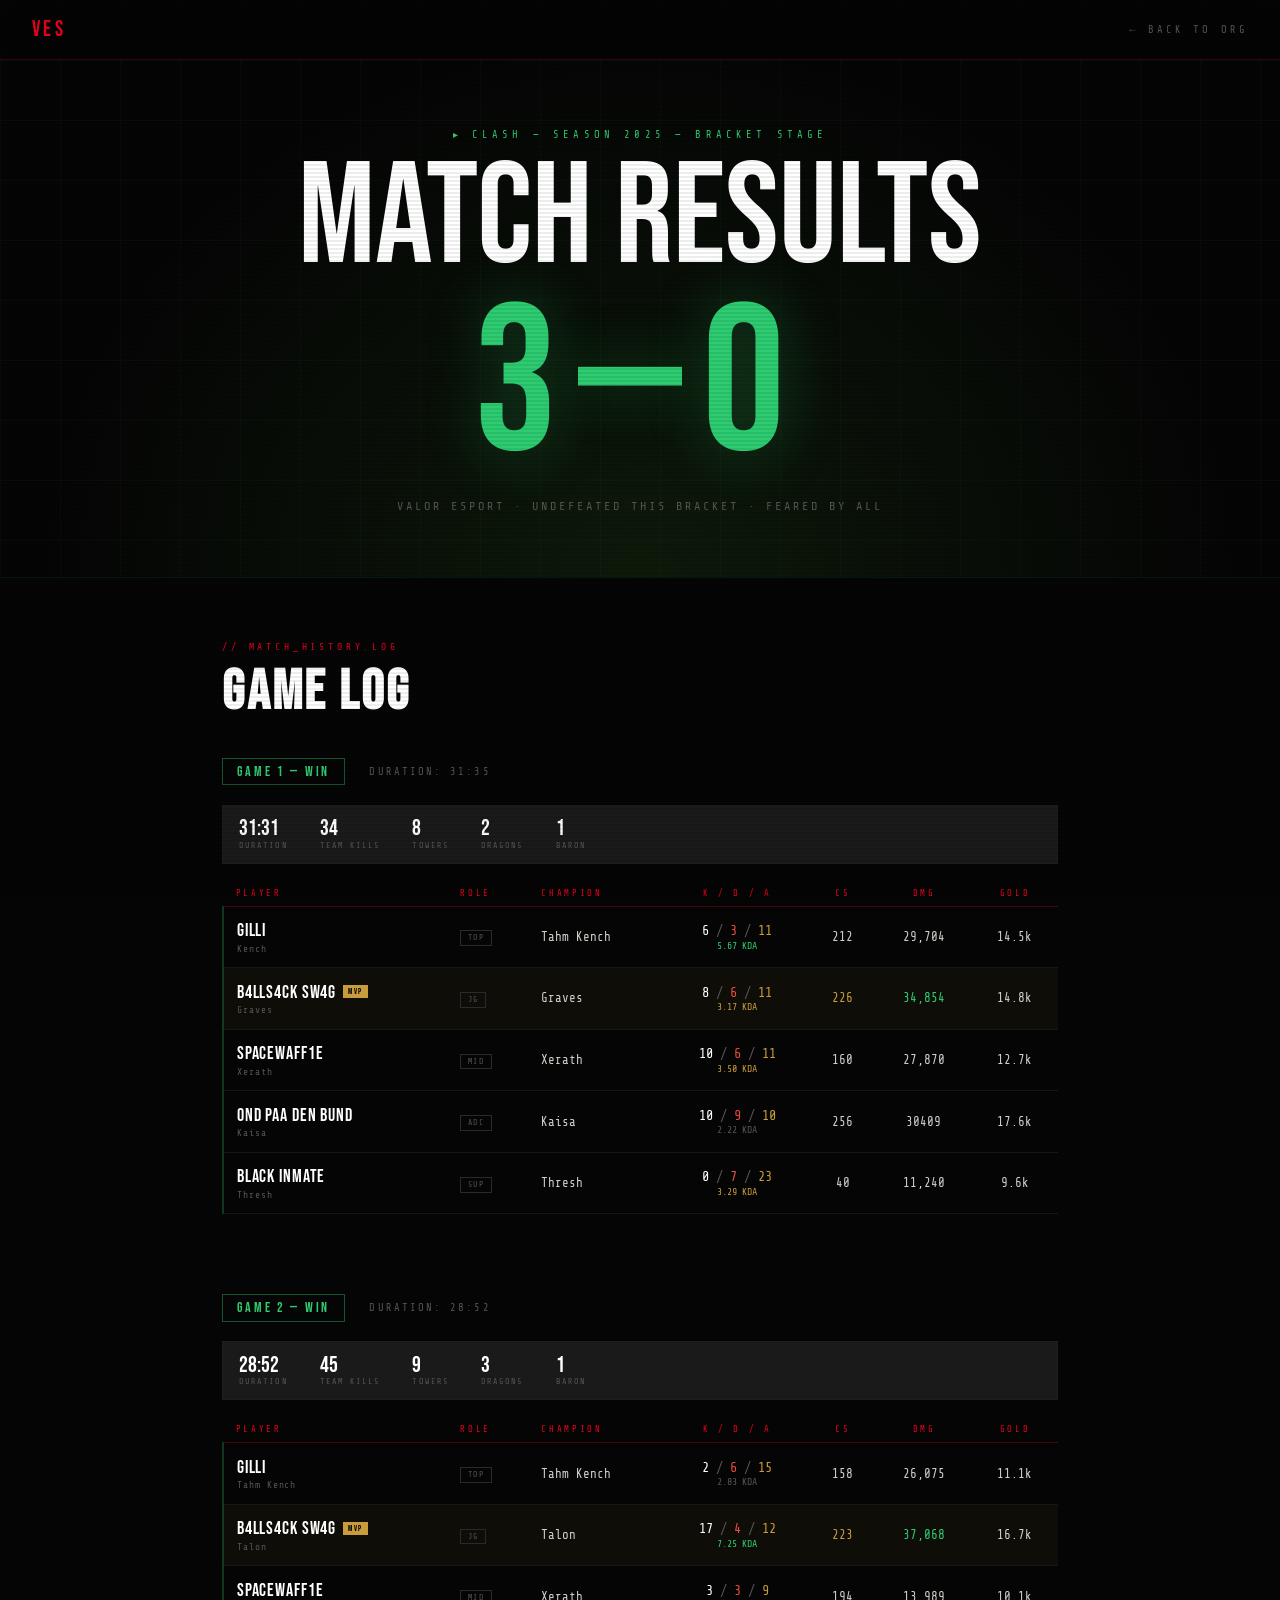
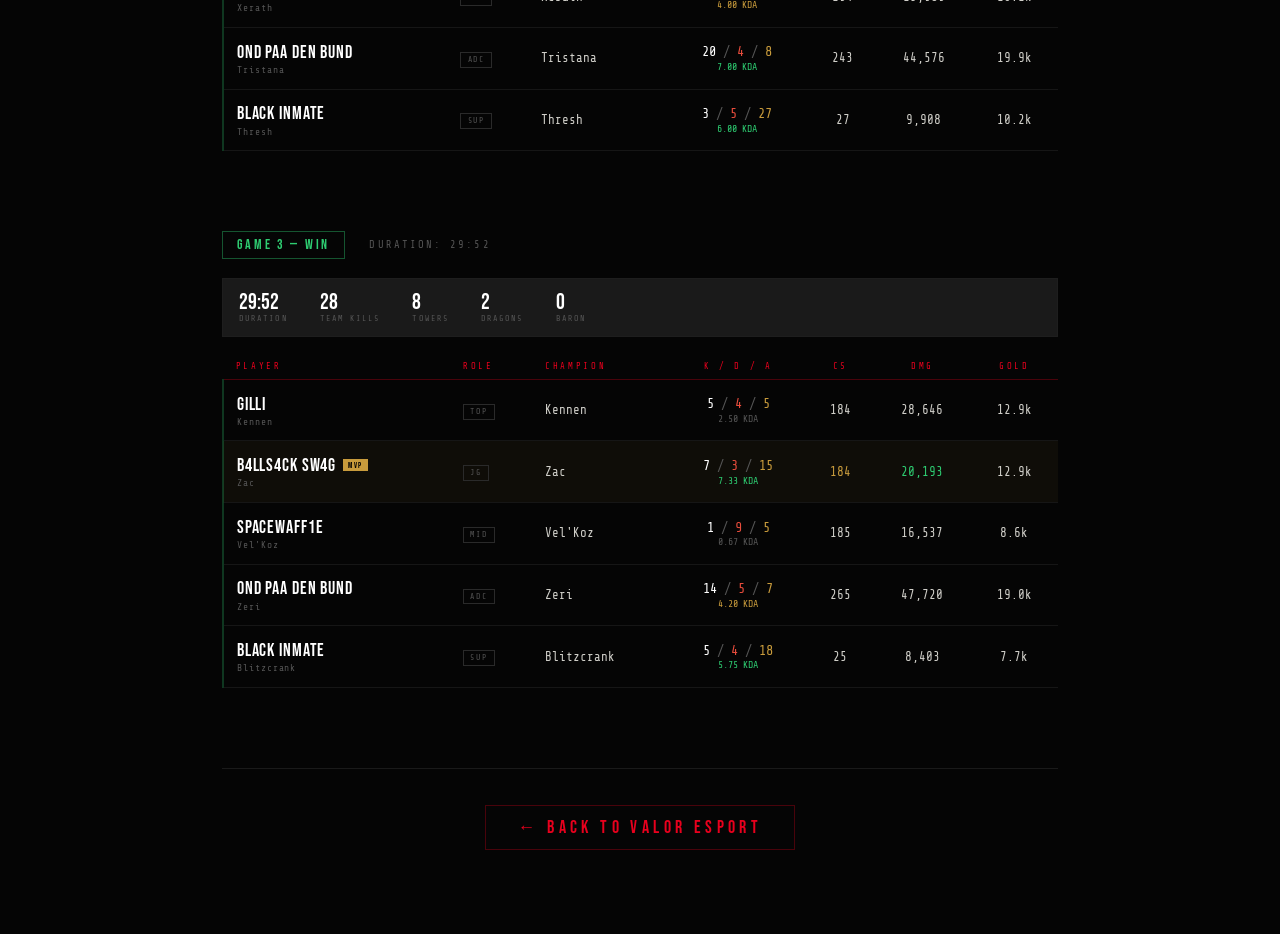
==== clash1.html @ 3216af7a "fix game 1" ====
<!DOCTYPE html>
<html lang="en">
<head>
  <meta charset="UTF-8" />
  <meta name="viewport" content="width=device-width, initial-scale=1.0" />
  <title>VES — MATCH RESULTS</title>
  <link href="https://fonts.googleapis.com/css2?family=Bebas+Neue&family=Share+Tech+Mono&display=swap" rel="stylesheet" />
  <style>
    :root {
      --red: #e8001d;
      --gold: #c89b3c;
      --darker: #050505;
      --grey: #1a1a1a;
      --text: #d0cfc9;
      --dim: #555;
      --win-bright: #2ecc71;
      --loss-bright: #e74c3c;
    }

    * { margin: 0; padding: 0; box-sizing: border-box; }
    html { scroll-behavior: smooth; }

    body {
      background: var(--darker);
      color: var(--text);
      font-family: 'Share Tech Mono', monospace;
      overflow-x: hidden;
      cursor: crosshair;
    }

    body::after {
      content: '';
      position: fixed;
      inset: 0;
      background: repeating-linear-gradient(0deg, transparent, transparent 2px, rgba(0,0,0,0.07) 2px, rgba(0,0,0,0.07) 4px);
      pointer-events: none;
      z-index: 9999;
    }

    nav {
      position: fixed;
      top: 0; left: 0; right: 0;
      z-index: 100;
      display: flex;
      justify-content: space-between;
      align-items: center;
      padding: 1rem 2rem;
      background: rgba(5,5,5,0.9);
      backdrop-filter: blur(10px);
      border-bottom: 1px solid rgba(232,0,29,0.2);
    }

    .nav-brand {
      font-family: 'Bebas Neue', sans-serif;
      font-size: 1.4rem;
      letter-spacing: 0.15em;
      color: var(--red);
      text-decoration: none;
    }

    .nav-back {
      font-size: 0.65rem;
      letter-spacing: 0.3em;
      text-transform: uppercase;
      color: var(--dim);
      text-decoration: none;
      transition: color 0.2s;
    }
    .nav-back:hover { color: var(--red); }

    .results-hero {
      padding: 8rem 2rem 4rem;
      text-align: center;
      background: radial-gradient(ellipse at 50% 100%, #0d1a0a 0%, #050505 65%);
      border-bottom: 1px solid rgba(46,204,113,0.1);
      position: relative;
      overflow: hidden;
    }

    .results-hero::before {
      content: '';
      position: absolute;
      inset: 0;
      background-image:
        linear-gradient(rgba(46,204,113,0.04) 1px, transparent 1px),
        linear-gradient(90deg, rgba(46,204,113,0.04) 1px, transparent 1px);
      background-size: 60px 60px;
    }

    .hero-event {
      font-size: 0.65rem;
      letter-spacing: 0.4em;
      color: var(--win-bright);
      margin-bottom: 0.8rem;
      position: relative;
    }

    .hero-title {
      font-family: 'Bebas Neue', sans-serif;
      font-size: clamp(4rem, 12vw, 9rem);
      line-height: 0.9;
      color: #fff;
      position: relative;
    }

    .hero-score {
      font-family: 'Bebas Neue', sans-serif;
      font-size: clamp(5rem, 18vw, 13rem);
      line-height: 1;
      color: var(--win-bright);
      text-shadow: 0 0 60px rgba(46,204,113,0.3);
      letter-spacing: 0.1em;
      position: relative;
    }

    .hero-sub {
      font-size: 0.75rem;
      letter-spacing: 0.25em;
      color: var(--dim);
      margin-top: 0.5rem;
      position: relative;
    }

    .page {
      max-width: 900px;
      margin: 0 auto;
      padding: 4rem 2rem 6rem;
    }

    .section-label {
      font-size: 0.6rem;
      letter-spacing: 0.4em;
      color: var(--red);
      text-transform: uppercase;
      margin-bottom: 0.4rem;
    }

    .section-title {
      font-family: 'Bebas Neue', sans-serif;
      font-size: clamp(2rem, 5vw, 3.5rem);
      color: #fff;
      letter-spacing: 0.05em;
      margin-bottom: 2rem;
    }

    .game-block { margin-bottom: 5rem; }

    .game-header {
      display: flex;
      align-items: center;
      gap: 1.5rem;
      margin-bottom: 1.2rem;
      flex-wrap: wrap;
    }

    .game-badge {
      font-family: 'Bebas Neue', sans-serif;
      font-size: 0.85rem;
      letter-spacing: 0.2em;
      padding: 0.3rem 0.9rem;
      border: 1px solid rgba(46,204,113,0.4);
      color: var(--win-bright);
    }

    .game-meta {
      font-size: 0.65rem;
      letter-spacing: 0.2em;
      color: var(--dim);
    }

    .summary-bar {
      display: flex;
      gap: 2rem;
      flex-wrap: wrap;
      margin-bottom: 1rem;
      padding: 0.8rem 1rem;
      border: 1px solid #1e1e1e;
      background: var(--grey);
    }

    .sbar-item { display: flex; flex-direction: column; }
    .sbar-val { font-family: 'Bebas Neue', sans-serif; font-size: 1.4rem; color: #fff; line-height: 1; }
    .sbar-key { font-size: 0.52rem; letter-spacing: 0.25em; color: var(--dim); text-transform: uppercase; }

    .scoreboard { width: 100%; border-collapse: collapse; font-size: 0.78rem; }

    .scoreboard thead tr { border-bottom: 1px solid rgba(232,0,29,0.3); }

    .scoreboard th {
      font-size: 0.55rem;
      letter-spacing: 0.3em;
      color: var(--red);
      text-transform: uppercase;
      padding: 0.5rem 0.8rem;
      text-align: left;
      font-weight: normal;
      white-space: nowrap;
    }

    .scoreboard th.center, .scoreboard td.center { text-align: center; }

    .scoreboard td {
      padding: 0.85rem 0.8rem;
      border-bottom: 1px solid #161616;
      vertical-align: middle;
    }

    .scoreboard tbody tr:hover td { background: #141414; }

    .player-cell { display: flex; flex-direction: column; gap: 0.15rem; }
    .player-ign { font-family: 'Bebas Neue', sans-serif; font-size: 1.1rem; letter-spacing: 0.05em; color: #fff; }
    .player-champ { font-size: 0.6rem; color: var(--dim); letter-spacing: 0.1em; }

    .role-tag {
      font-size: 0.5rem;
      letter-spacing: 0.2em;
      color: var(--dim);
      border: 1px solid #2a2a2a;
      padding: 0.15rem 0.4rem;
      text-transform: uppercase;
    }

    /* KDA — filled by JS */
    .kda-display { display: flex; flex-direction: column; align-items: center; gap: 0.1rem; }
    .kda-nums { font-size: 0.85rem; }
    .kda-nums .k { color: #fff; }
    .kda-nums .sep { color: var(--dim); }
    .kda-nums .d { color: var(--loss-bright); }
    .kda-nums .a { color: var(--gold); }
    .kda-ratio { font-size: 0.62rem; color: var(--dim); }
    .kda-ratio.perfect { color: var(--win-bright); }
    .kda-ratio.great   { color: var(--gold); }

    .stat-val { color: var(--text); }
    .stat-val.highlight { color: var(--gold); }
    .stat-val.mvp-val   { color: var(--win-bright); }

    .mvp-row td { background: rgba(200,155,60,0.05) !important; }
    .mvp-badge {
      font-size: 0.48rem;
      letter-spacing: 0.2em;
      background: var(--gold);
      color: #000;
      padding: 0.12rem 0.35rem;
      vertical-align: middle;
      margin-left: 0.4rem;
    }

    .row-win { border-left: 2px solid rgba(46,204,113,0.25); }

    .back-cta { text-align: center; margin-top: 4rem; padding-top: 3rem; border-top: 1px solid #1a1a1a; }
    .back-link {
      font-family: 'Bebas Neue', sans-serif;
      font-size: 1.1rem;
      letter-spacing: 0.25em;
      color: var(--red);
      text-decoration: none;
      border: 1px solid rgba(232,0,29,0.3);
      padding: 0.7rem 2rem;
      transition: background 0.2s, color 0.2s;
    }
    .back-link:hover { background: var(--red); color: #fff; }

    @media (max-width: 600px) {
      .scoreboard th, .scoreboard td { padding: 0.5rem 0.4rem; }
      .hide-mobile { display: none; }
    }
  </style>
</head>
<body>

<nav>
  <a href="index.html" class="nav-brand">VES</a>
  <a href="index.html" class="nav-back">← Back to org</a>
</nav>

<div class="results-hero">
  <p class="hero-event">▸ CLASH — SEASON 2025 — BRACKET STAGE</p>
  <div class="hero-title">MATCH RESULTS</div>
  <div class="hero-score">3—0</div>
  <p class="hero-sub">VALOR ESPORT · UNDEFEATED THIS BRACKET · FEARED BY ALL</p>
</div>

<div class="page">
  <p class="section-label">// match_history.log</p>
  <h2 class="section-title">GAME LOG</h2>

  <!-- ══ GAME 1 ══ set data-k / data-d / data-a — KDA auto-calculates -->
  <div class="game-block">
    <div class="game-header">
      <span class="game-badge">GAME 1 — WIN</span>
      <div class="game-meta">DURATION: 31:35</div>
    </div>
    <div class="summary-bar">
      <div class="sbar-item"><span class="sbar-val">31:31</span><span class="sbar-key">Duration</span></div>
      <div class="sbar-item"><span class="sbar-val">34</span><span class="sbar-key">Team kills</span></div>
      <div class="sbar-item"><span class="sbar-val">8</span><span class="sbar-key">Towers</span></div>
      <div class="sbar-item"><span class="sbar-val">2</span><span class="sbar-key">Dragons</span></div>
      <div class="sbar-item"><span class="sbar-val">1</span><span class="sbar-key">Baron</span></div>
    </div>
    <table class="scoreboard">
      <thead><tr>
        <th>Player</th>
        <th class="hide-mobile">Role</th>
        <th>Champion</th>
        <th class="center">K / D / A</th>
        <th class="center hide-mobile">CS</th>
        <th class="center hide-mobile">Dmg</th>
        <th class="center hide-mobile">Gold</th>
      </tr></thead>
      <tbody>
        <tr class="row-win" data-k="6" data-d="3" data-a="11">
          <td><div class="player-cell"><span class="player-ign">Gilli</span><span class="player-champ">Kench</span></div></td>
          <td class="hide-mobile"><span class="role-tag">Top</span></td>
          <td class="stat-val">Tahm Kench</td>
          <td class="center kda-cell"></td>
          <td class="center hide-mobile"><span class="stat-val">212</span></td>
          <td class="center hide-mobile"><span class="stat-val">29,704</span></td>
          <td class="center hide-mobile"><span class="stat-val">14.5k</span></td>
        </tr>
        <tr class="row-win mvp-row" data-k="8" data-d="6" data-a="11">
          <td><div class="player-cell"><span class="player-ign">B4LLS4CK SW4G<span class="mvp-badge">MVP</span></span><span class="player-champ">Graves</span></div></td>
          <td class="hide-mobile"><span class="role-tag">JG</span></td>
          <td class="stat-val">Graves</td>
          <td class="center kda-cell"></td>
          <td class="center hide-mobile"><span class="stat-val highlight">226</span></td>
          <td class="center hide-mobile"><span class="stat-val mvp-val">34,854</span></td>
          <td class="center hide-mobile"><span class="stat-val">14.8k</span></td>
        </tr>
        <tr class="row-win" data-k="10" data-d="6" data-a="11">
          <td><div class="player-cell"><span class="player-ign">Spacewaff1e</span><span class="player-champ">Xerath</span></div></td>
          <td class="hide-mobile"><span class="role-tag">Mid</span></td>
          <td class="stat-val">Xerath</td>
          <td class="center kda-cell"></td>
          <td class="center hide-mobile"><span class="stat-val">160</span></td>
          <td class="center hide-mobile"><span class="stat-val">27,870</span></td>
          <td class="center hide-mobile"><span class="stat-val">12.7k</span></td>
        </tr>
        <tr class="row-win" data-k="10" data-d="9" data-a="10">
          <td><div class="player-cell"><span class="player-ign">ond paa den bund</span><span class="player-champ">Kaisa</span></div></td>
          <td class="hide-mobile"><span class="role-tag">ADC</span></td>
          <td class="stat-val">Kaisa</td>
          <td class="center kda-cell"></td>
          <td class="center hide-mobile"><span class="stat-val">256</span></td>
          <td class="center hide-mobile"><span class="stat-val">30409</span></td>
          <td class="center hide-mobile"><span class="stat-val">17.6k</span></td>
        </tr>
        <tr class="row-win" data-k="0" data-d="7" data-a="23">
          <td><div class="player-cell"><span class="player-ign">Black Inmate</span><span class="player-champ">Thresh</span></div></td>
          <td class="hide-mobile"><span class="role-tag">Sup</span></td>
          <td class="stat-val">Thresh</td>
          <td class="center kda-cell"></td>
          <td class="center hide-mobile"><span class="stat-val">40</span></td>
          <td class="center hide-mobile"><span class="stat-val">11,240</span></td>
          <td class="center hide-mobile"><span class="stat-val">9.6k</span></td>
        </tr>
      </tbody>
    </table>
  </div>

  <!-- ══ GAME 2 ══ -->
  <div class="game-block">
    <div class="game-header">
      <span class="game-badge">GAME 2 — WIN</span>
      <div class="game-meta">DURATION: 28:52</div>
    </div>
    <div class="summary-bar">
      <div class="sbar-item"><span class="sbar-val">28:52</span><span class="sbar-key">Duration</span></div>
      <div class="sbar-item"><span class="sbar-val">45</span><span class="sbar-key">Team kills</span></div>
      <div class="sbar-item"><span class="sbar-val">9</span><span class="sbar-key">Towers</span></div>
      <div class="sbar-item"><span class="sbar-val">3</span><span class="sbar-key">Dragons</span></div>
      <div class="sbar-item"><span class="sbar-val">1</span><span class="sbar-key">Baron</span></div>
    </div>
    <table class="scoreboard">
      <thead><tr>
        <th>Player</th>
        <th class="hide-mobile">Role</th>
        <th>Champion</th>
        <th class="center">K / D / A</th>
        <th class="center hide-mobile">CS</th>
        <th class="center hide-mobile">Dmg</th>
        <th class="center hide-mobile">Gold</th>
      </tr></thead>
      <tbody>
        <tr class="row-win" data-k="2" data-d="6" data-a="15">
          <td><div class="player-cell"><span class="player-ign">Gilli</span><span class="player-champ">Tahm Kench</span></div></td>
          <td class="hide-mobile"><span class="role-tag">Top</span></td>
          <td class="stat-val">Tahm Kench</td>
          <td class="center kda-cell"></td>
          <td class="center hide-mobile"><span class="stat-val">158</span></td>
          <td class="center hide-mobile"><span class="stat-val">26,075</span></td>
          <td class="center hide-mobile"><span class="stat-val">11.1k</span></td>
        </tr>
        <tr class="row-win mvp-row" data-k="17" data-d="4" data-a="12">
          <td><div class="player-cell"><span class="player-ign">B4LLS4CK SW4G<span class="mvp-badge">MVP</span></span><span class="player-champ">Talon</span></div></td>
          <td class="hide-mobile"><span class="role-tag">JG</span></td>
          <td class="stat-val">Talon</td>
          <td class="center kda-cell"></td>
          <td class="center hide-mobile"><span class="stat-val highlight">223</span></td>
          <td class="center hide-mobile"><span class="stat-val mvp-val">37,068</span></td>
          <td class="center hide-mobile"><span class="stat-val">16.7k</span></td>
        </tr>
        <tr class="row-win" data-k="3" data-d="3" data-a="9">
          <td><div class="player-cell"><span class="player-ign">Spacewaff1e</span><span class="player-champ">Xerath</span></div></td>
          <td class="hide-mobile"><span class="role-tag">Mid</span></td>
          <td class="stat-val">Xerath</td>
          <td class="center kda-cell"></td>
          <td class="center hide-mobile"><span class="stat-val">194</span></td>
          <td class="center hide-mobile"><span class="stat-val">13,989</span></td>
          <td class="center hide-mobile"><span class="stat-val">10.1k</span></td>
        </tr>
        <tr class="row-win" data-k="20" data-d="4" data-a="8">
          <td><div class="player-cell"><span class="player-ign">ond paa den bund</span><span class="player-champ">Tristana</span></div></td>
          <td class="hide-mobile"><span class="role-tag">ADC</span></td>
          <td class="stat-val">Tristana</td>
          <td class="center kda-cell"></td>
          <td class="center hide-mobile"><span class="stat-val">243</span></td>
          <td class="center hide-mobile"><span class="stat-val">44,576</span></td>
          <td class="center hide-mobile"><span class="stat-val">19.9k</span></td>
        </tr>
        <tr class="row-win" data-k="3" data-d="5" data-a="27">
          <td><div class="player-cell"><span class="player-ign">Black Inmate</span><span class="player-champ">Thresh</span></div></td>
          <td class="hide-mobile"><span class="role-tag">Sup</span></td>
          <td class="stat-val">Thresh</td>
          <td class="center kda-cell"></td>
          <td class="center hide-mobile"><span class="stat-val">27</span></td>
          <td class="center hide-mobile"><span class="stat-val">9,908</span></td>
          <td class="center hide-mobile"><span class="stat-val">10.2k</span></td>
        </tr>
      </tbody>
    </table>
  </div>

  <!-- ══ GAME 3 ══ -->
  <div class="game-block">
    <div class="game-header">
      <span class="game-badge">GAME 3 — WIN</span>
      <div class="game-meta">DURATION: 29:52</div>
    </div>
    <div class="summary-bar">
      <div class="sbar-item"><span class="sbar-val">29:52</span><span class="sbar-key">Duration</span></div>
      <div class="sbar-item"><span class="sbar-val">28</span><span class="sbar-key">Team kills</span></div>
      <div class="sbar-item"><span class="sbar-val">8</span><span class="sbar-key">Towers</span></div>
      <div class="sbar-item"><span class="sbar-val">2</span><span class="sbar-key">Dragons</span></div>
      <div class="sbar-item"><span class="sbar-val">0</span><span class="sbar-key">Baron</span></div>
    </div>
    <table class="scoreboard">
      <thead><tr>
        <th>Player</th>
        <th class="hide-mobile">Role</th>
        <th>Champion</th>
        <th class="center">K / D / A</th>
        <th class="center hide-mobile">CS</th>
        <th class="center hide-mobile">Dmg</th>
        <th class="center hide-mobile">Gold</th>
      </tr></thead>
      <tbody>
        <tr class="row-win" data-k="5" data-d="4" data-a="5">
          <td><div class="player-cell"><span class="player-ign">Gilli</span><span class="player-champ">Kennen</span></div></td>
          <td class="hide-mobile"><span class="role-tag">Top</span></td>
          <td class="stat-val">Kennen</td>
          <td class="center kda-cell"></td>
          <td class="center hide-mobile"><span class="stat-val">184</span></td>
          <td class="center hide-mobile"><span class="stat-val">28,646</span></td>
          <td class="center hide-mobile"><span class="stat-val">12.9k</span></td>
        </tr>
        <tr class="row-win mvp-row" data-k="7" data-d="3" data-a="15">
          <td><div class="player-cell"><span class="player-ign">B4LLS4CK SW4G<span class="mvp-badge">MVP</span></span><span class="player-champ">Zac</span></div></td>
          <td class="hide-mobile"><span class="role-tag">JG</span></td>
          <td class="stat-val">Zac</td>
          <td class="center kda-cell"></td>
          <td class="center hide-mobile"><span class="stat-val highlight">184</span></td>
          <td class="center hide-mobile"><span class="stat-val mvp-val">20,193</span></td>
          <td class="center hide-mobile"><span class="stat-val">12.9k</span></td>
        </tr>
        <tr class="row-win" data-k="1" data-d="9" data-a="5">
          <td><div class="player-cell"><span class="player-ign">Spacewaff1e</span><span class="player-champ">Vel'Koz</span></div></td>
          <td class="hide-mobile"><span class="role-tag">Mid</span></td>
          <td class="stat-val">Vel'Koz</td>
          <td class="center kda-cell"></td>
          <td class="center hide-mobile"><span class="stat-val">185</span></td>
          <td class="center hide-mobile"><span class="stat-val">16,537</span></td>
          <td class="center hide-mobile"><span class="stat-val">8.6k</span></td>
        </tr>
        <tr class="row-win" data-k="14" data-d="5" data-a="7">
          <td><div class="player-cell"><span class="player-ign">ond paa den bund</span><span class="player-champ">Zeri</span></div></td>
          <td class="hide-mobile"><span class="role-tag">ADC</span></td>
          <td class="stat-val">Zeri</td>
          <td class="center kda-cell"></td>
          <td class="center hide-mobile"><span class="stat-val">265</span></td>
          <td class="center hide-mobile"><span class="stat-val">47,720</span></td>
          <td class="center hide-mobile"><span class="stat-val">19.0k</span></td>
        </tr>
        <tr class="row-win" data-k="5" data-d="4" data-a="18">
          <td><div class="player-cell"><span class="player-ign">Black Inmate</span><span class="player-champ">Blitzcrank</span></div></td>
          <td class="hide-mobile"><span class="role-tag">Sup</span></td>
          <td class="stat-val">Blitzcrank</td>
          <td class="center kda-cell"></td>
          <td class="center hide-mobile"><span class="stat-val">25</span></td>
          <td class="center hide-mobile"><span class="stat-val">8,403</span></td>
          <td class="center hide-mobile"><span class="stat-val">7.7k</span></td>
        </tr>
      </tbody>
    </table>
  </div>

  <div class="back-cta">
    <a href="index.html#tournaments" class="back-link">← BACK TO VALOR ESPORT</a>
  </div>
</div>

<!--
  ╔══════════════════════════════════════════════════╗
  ║  HOW TO ADD A NEW GAME                           ║
  ║                                                  ║
  ║  1. Copy any game-block div                      ║
  ║  2. Paste before the back-cta div                ║
  ║  3. Update per row:                              ║
  ║     data-k / data-d / data-a  ← KDA auto-calcs  ║
  ║     Player name, champion, CS, Dmg, Gold         ║
  ║  4. Add class "mvp-row" + MVP badge to MVP row   ║
  ╚══════════════════════════════════════════════════╝
-->

<script>
  document.querySelectorAll('tr[data-k]').forEach(row => {
    const k = parseInt(row.dataset.k);
    const d = parseInt(row.dataset.d);
    const a = parseInt(row.dataset.a);

    const ratio = d === 0 ? Infinity : (k + a) / d;

    let ratioText, ratioClass;
    if (d === 0) {
      ratioText  = 'Perfect KDA';
      ratioClass = 'perfect';
    } else {
      ratioText  = ratio.toFixed(2) + ' KDA';
      ratioClass = ratio >= 5 ? 'perfect' : ratio >= 3 ? 'great' : '';
    }

    row.querySelector('.kda-cell').innerHTML =
      '<div class="kda-display">' +
        '<span class="kda-nums">' +
          '<span class="k">' + k + '</span>' +
          '<span class="sep"> / </span>' +
          '<span class="d">' + d + '</span>' +
          '<span class="sep"> / </span>' +
          '<span class="a">' + a + '</span>' +
        '</span>' +
        '<span class="kda-ratio ' + ratioClass + '">' + ratioText + '</span>' +
      '</div>';
  });
</script>

</body>
</html>
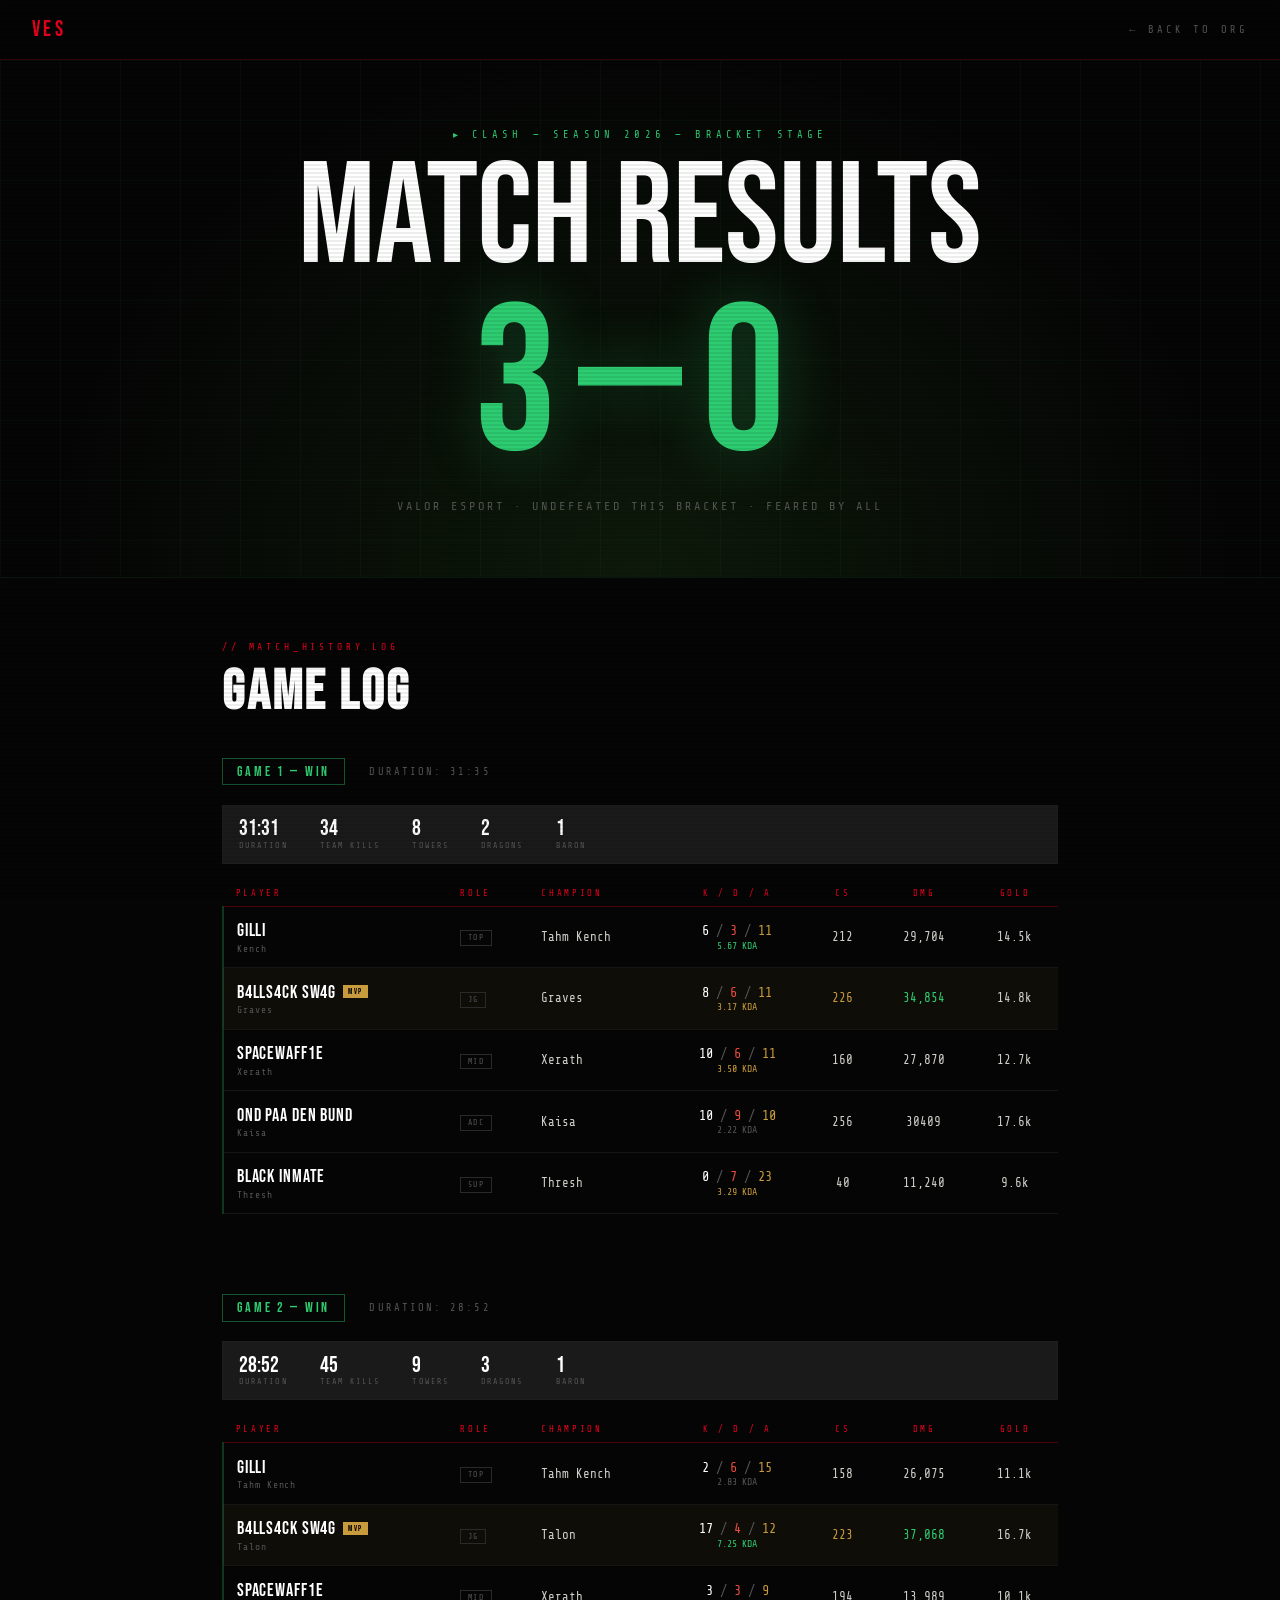
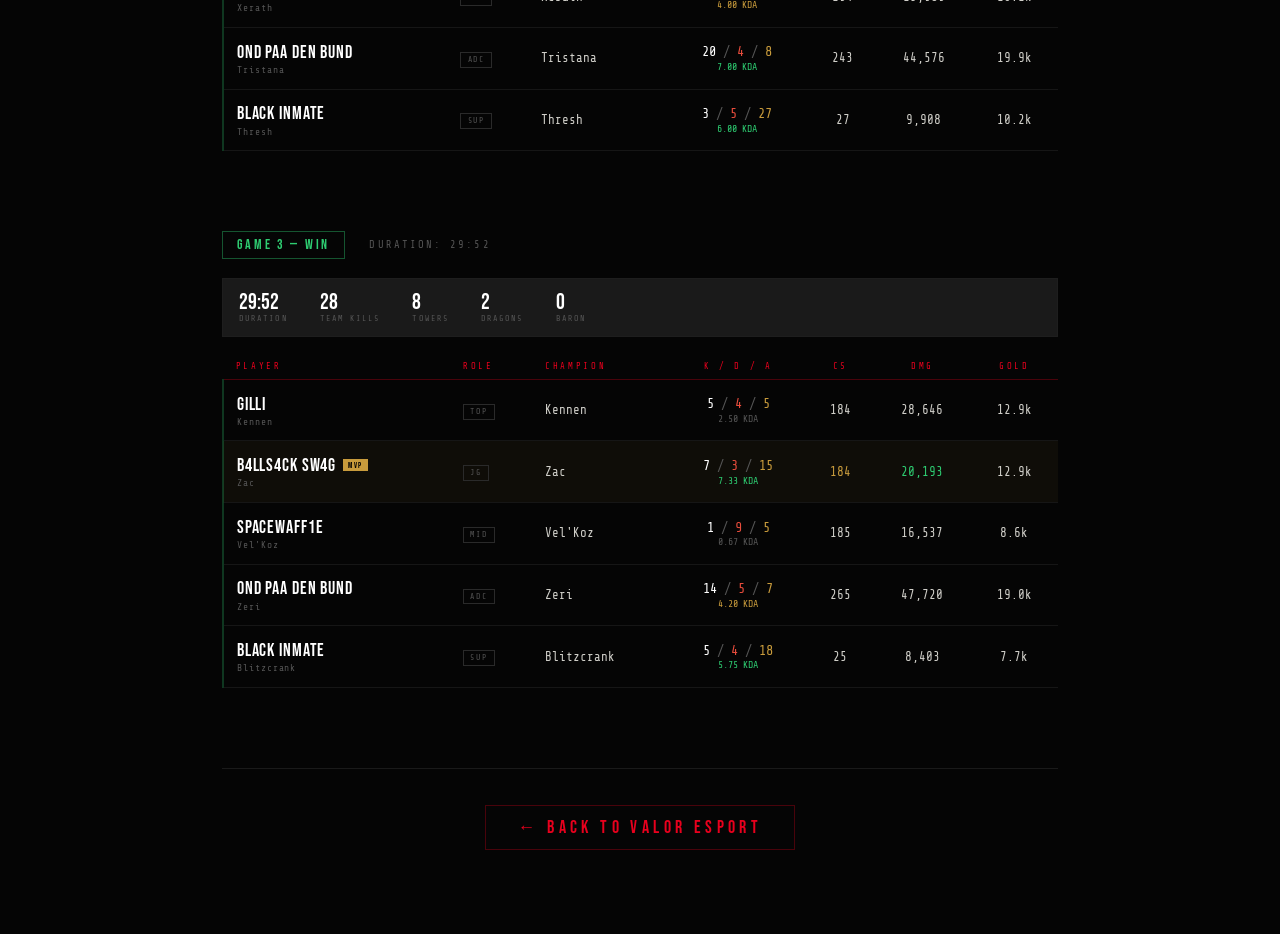
==== commit bff8cd80: "fix year" ====
--- a/clash1.html
+++ b/clash1.html
@@ -275,7 +275,7 @@
 </nav>
 
 <div class="results-hero">
-  <p class="hero-event">▸ CLASH — SEASON 2025 — BRACKET STAGE</p>
+  <p class="hero-event">▸ CLASH — SEASON 2026 — BRACKET STAGE</p>
   <div class="hero-title">MATCH RESULTS</div>
   <div class="hero-score">3—0</div>
   <p class="hero-sub">VALOR ESPORT · UNDEFEATED THIS BRACKET · FEARED BY ALL</p>
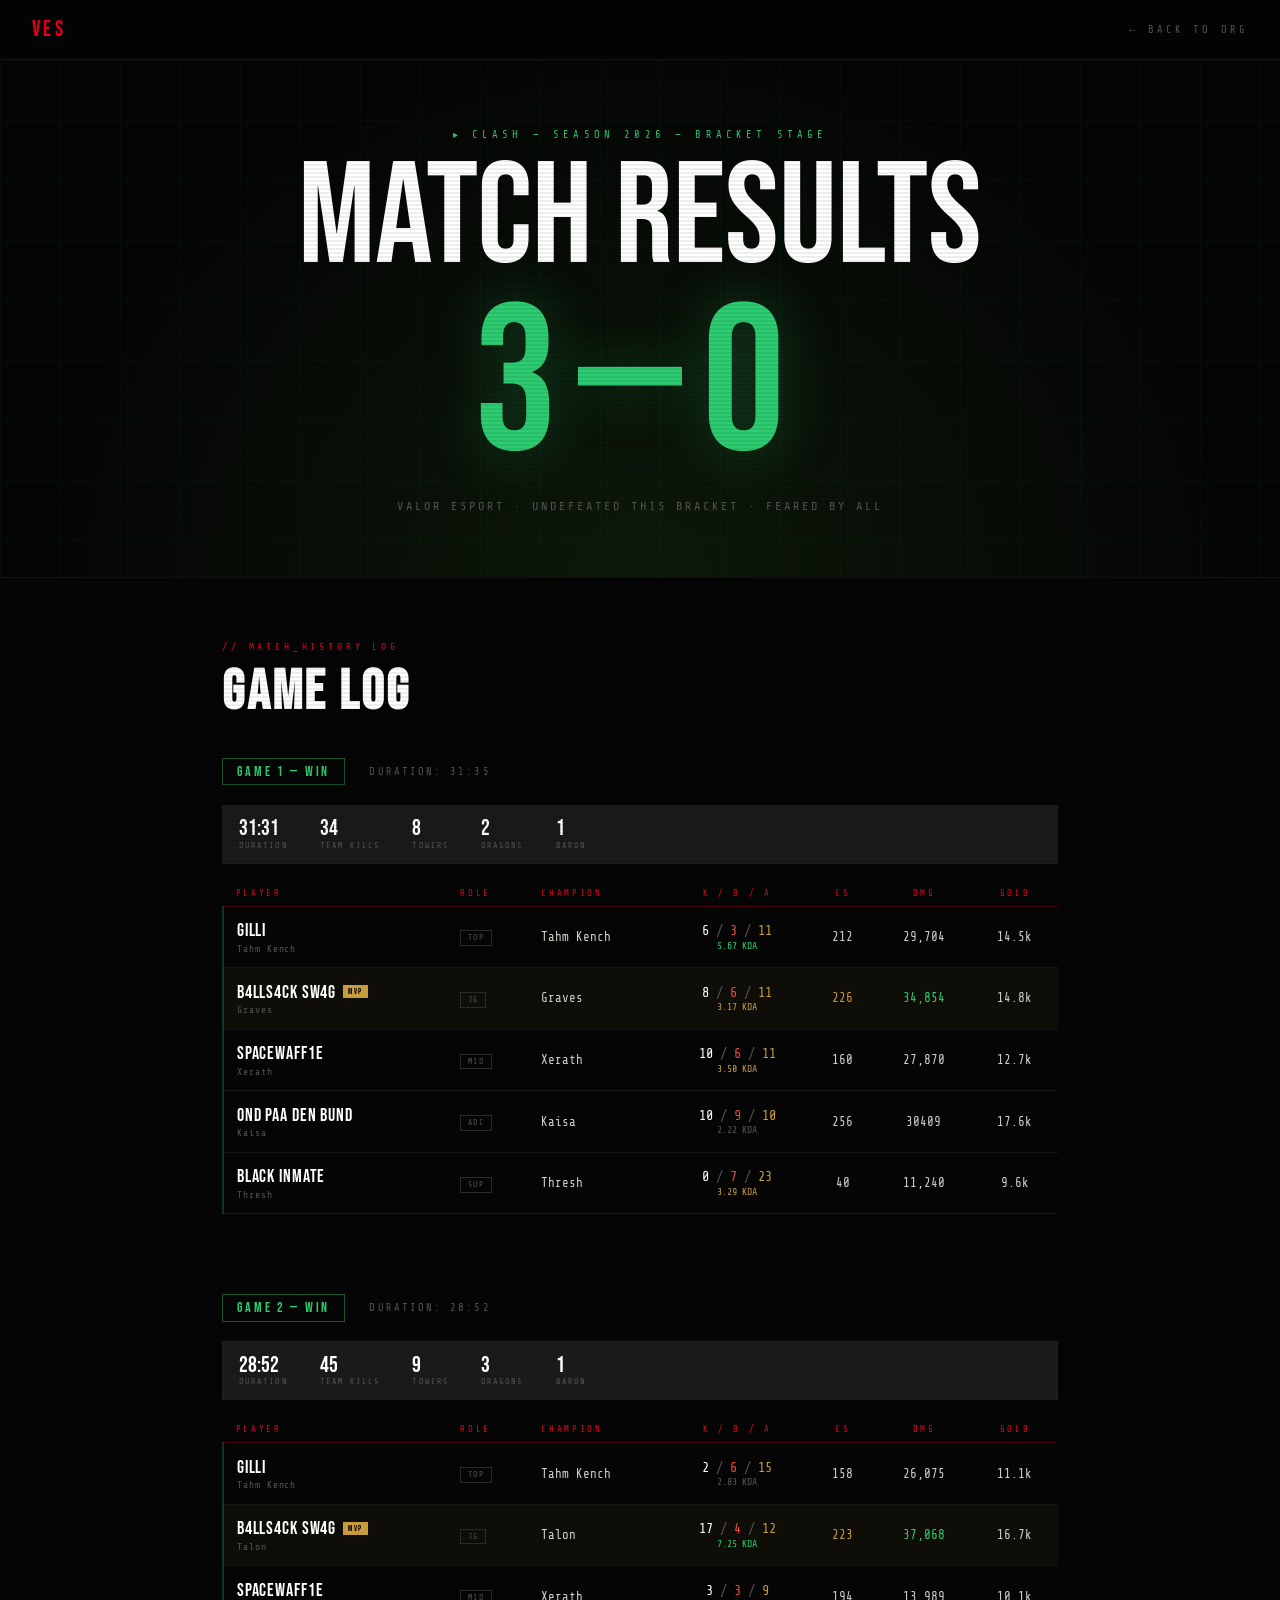
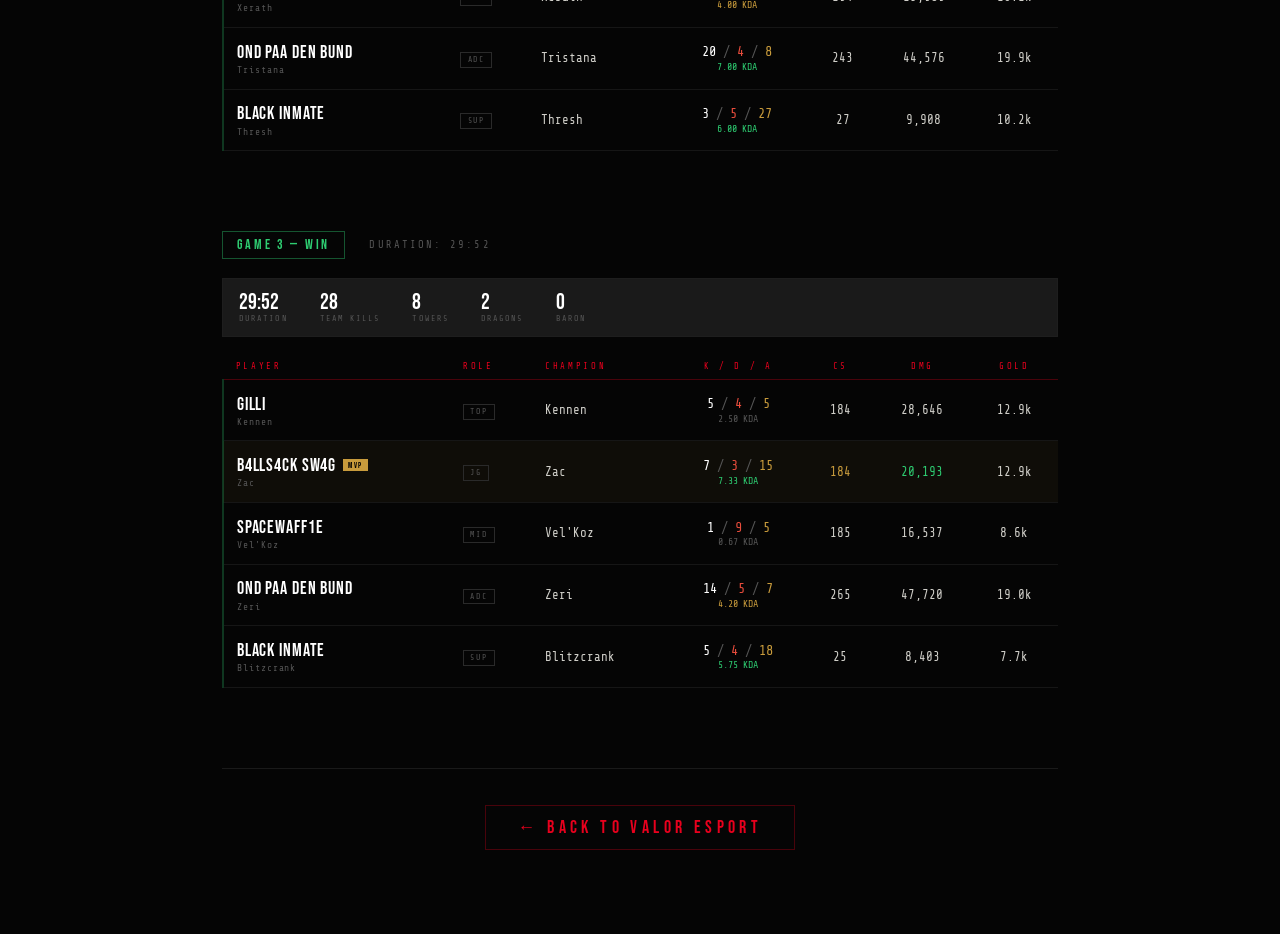
==== commit 0fa596fc: "fix champ" ====
--- a/clash1.html
+++ b/clash1.html
@@ -310,7 +310,7 @@
       </tr></thead>
       <tbody>
         <tr class="row-win" data-k="6" data-d="3" data-a="11">
-          <td><div class="player-cell"><span class="player-ign">Gilli</span><span class="player-champ">Kench</span></div></td>
+          <td><div class="player-cell"><span class="player-ign">Gilli</span><span class="player-champ">Tahm Kench</span></div></td>
           <td class="hide-mobile"><span class="role-tag">Top</span></td>
           <td class="stat-val">Tahm Kench</td>
           <td class="center kda-cell"></td>
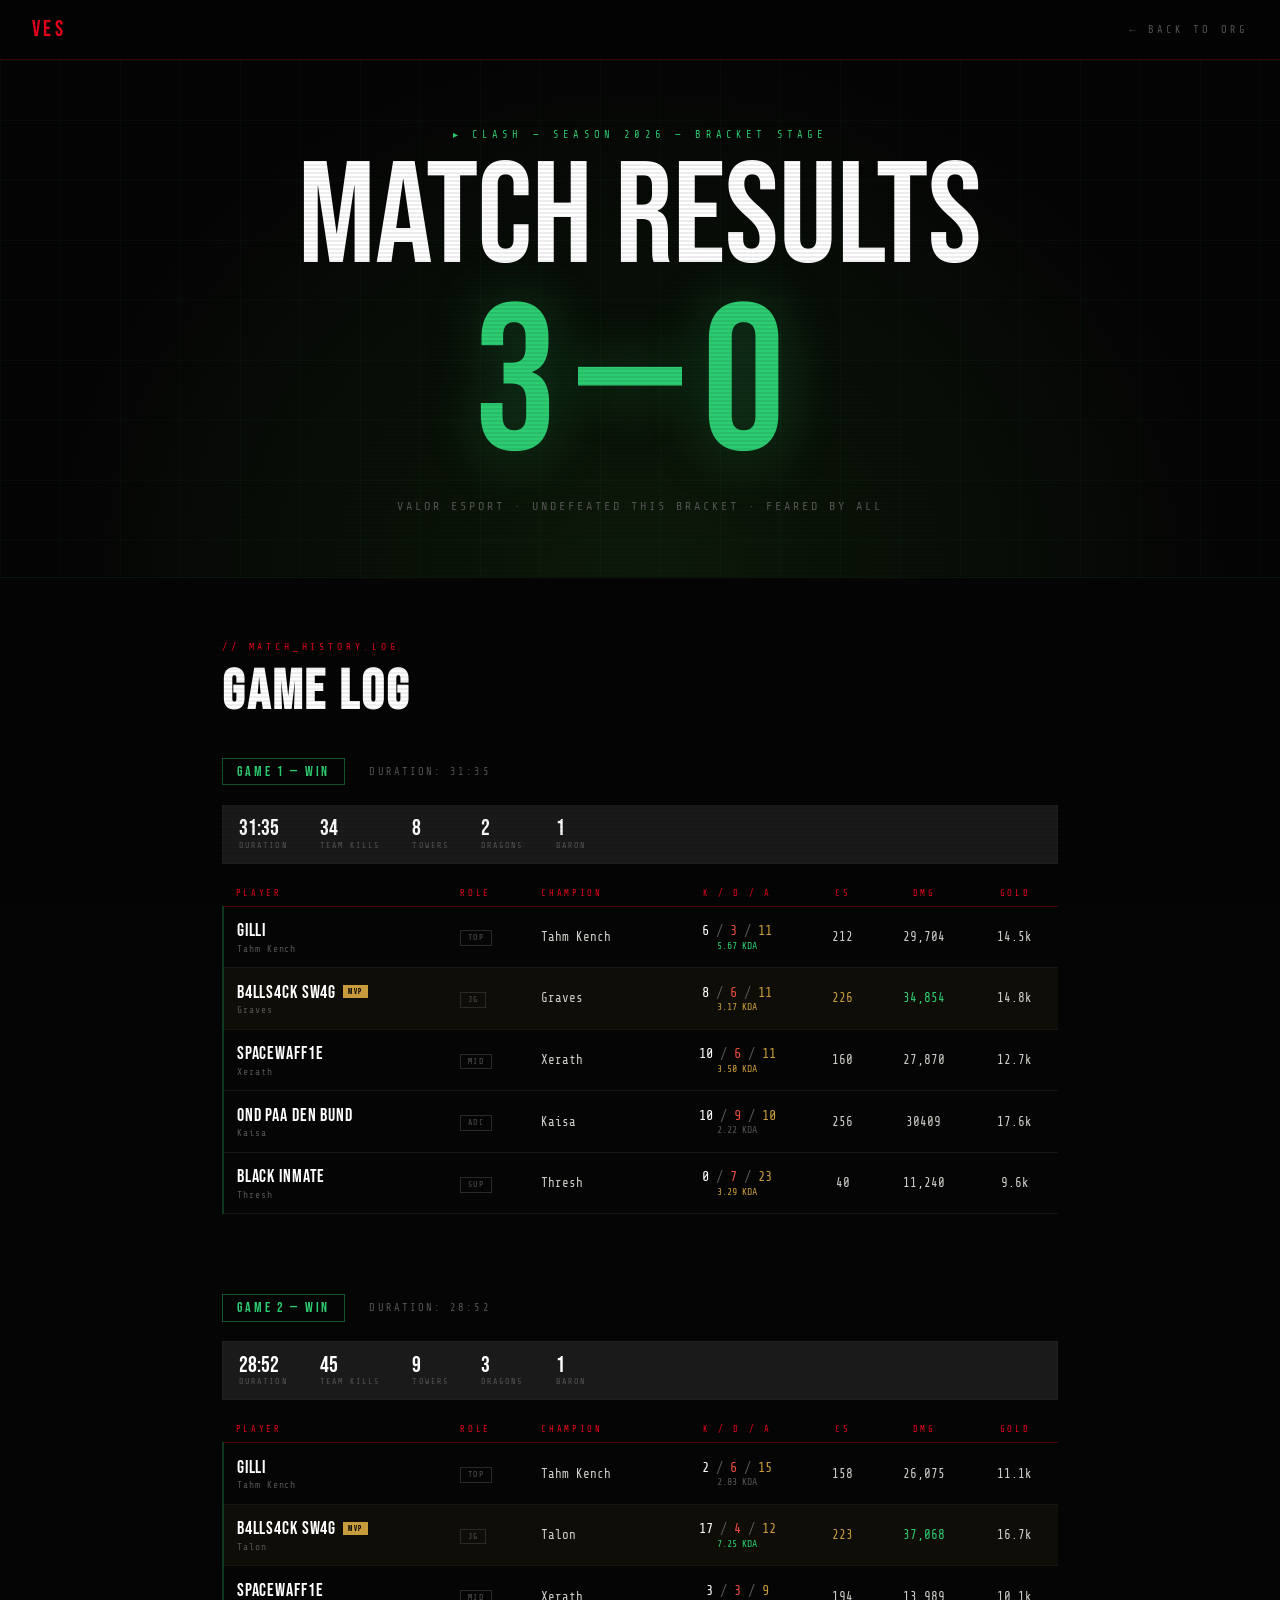
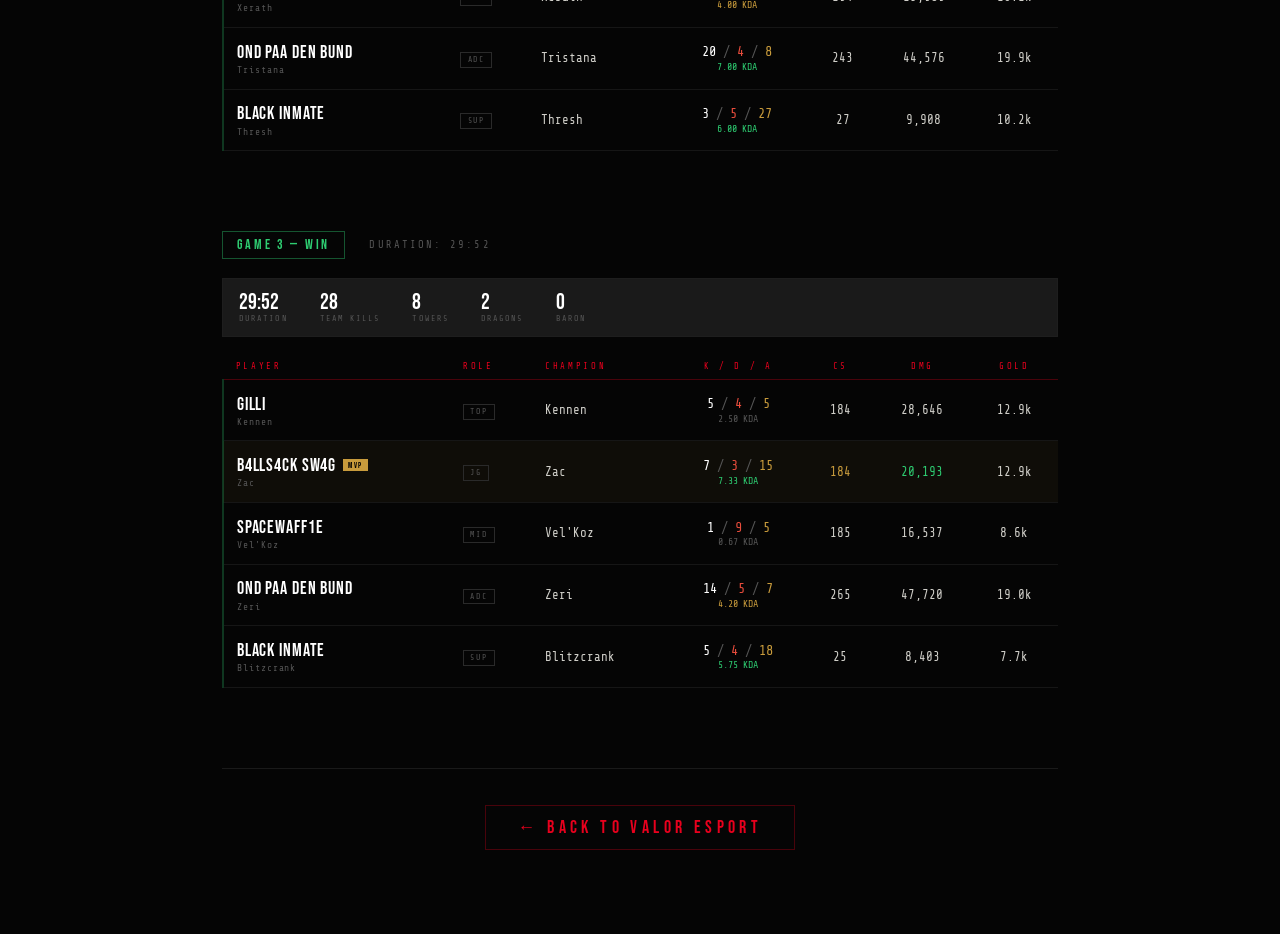
==== commit f9bbf71f: "fix time" ====
--- a/clash1.html
+++ b/clash1.html
@@ -292,7 +292,7 @@
       <div class="game-meta">DURATION: 31:35</div>
     </div>
     <div class="summary-bar">
-      <div class="sbar-item"><span class="sbar-val">31:31</span><span class="sbar-key">Duration</span></div>
+      <div class="sbar-item"><span class="sbar-val">31:35</span><span class="sbar-key">Duration</span></div>
       <div class="sbar-item"><span class="sbar-val">34</span><span class="sbar-key">Team kills</span></div>
       <div class="sbar-item"><span class="sbar-val">8</span><span class="sbar-key">Towers</span></div>
       <div class="sbar-item"><span class="sbar-val">2</span><span class="sbar-key">Dragons</span></div>
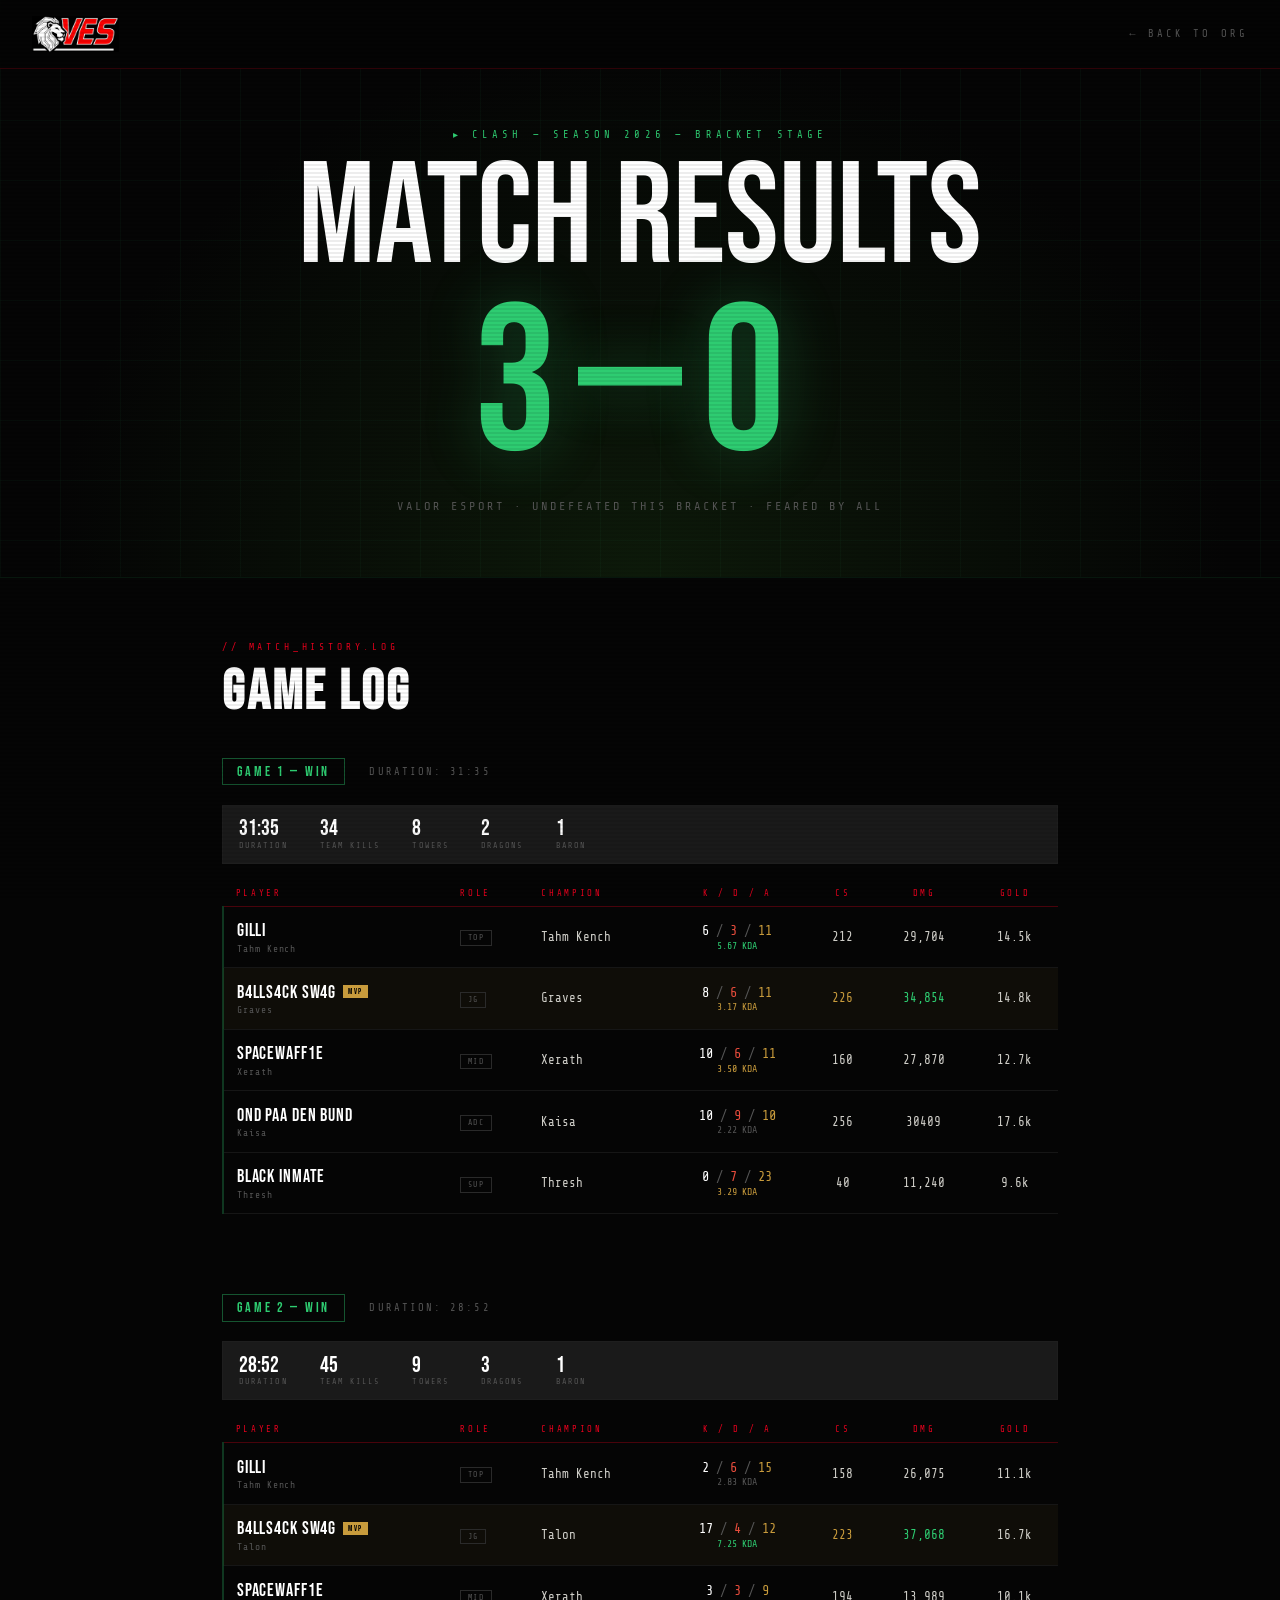
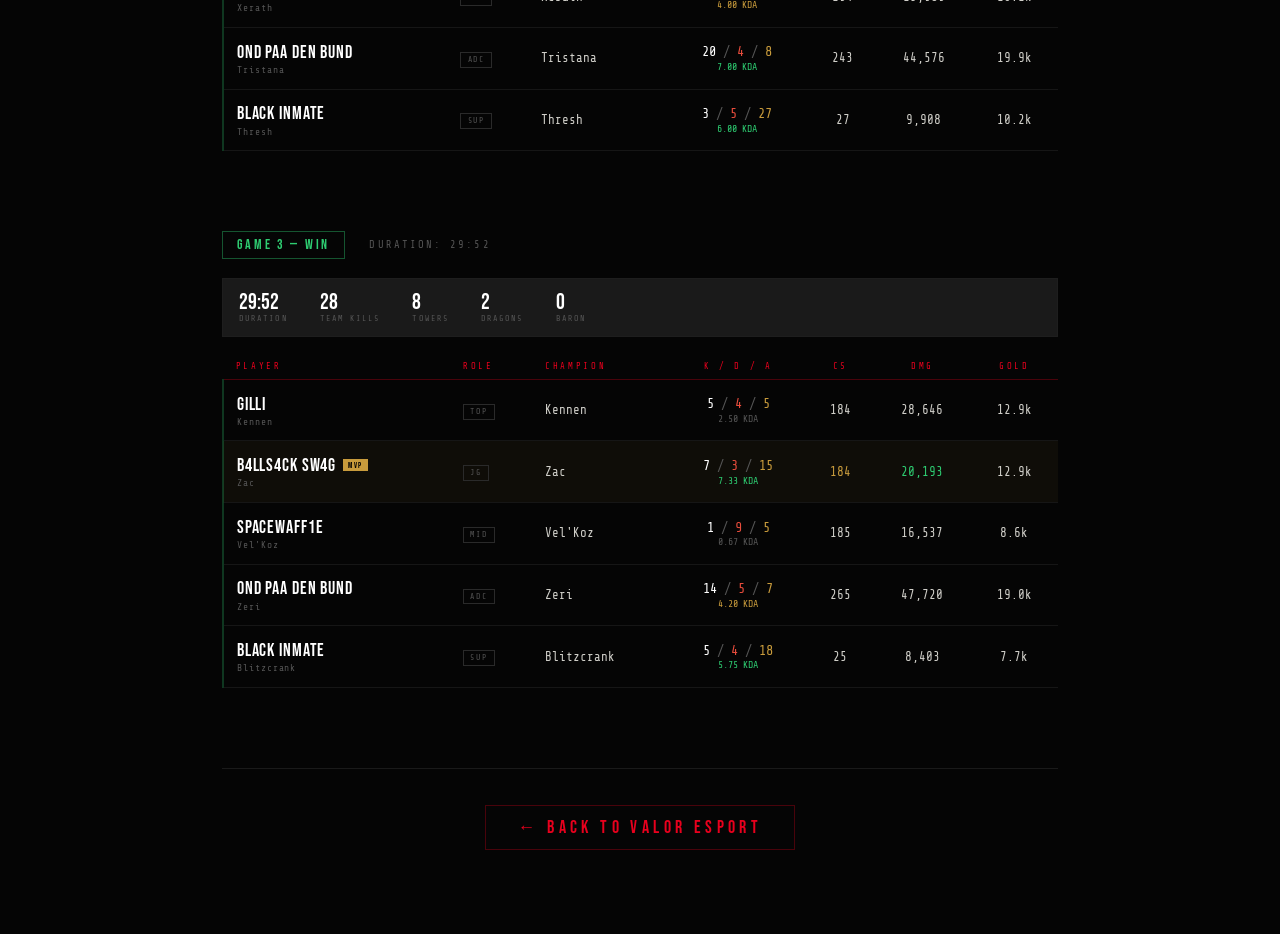
==== commit 6f445edd: "image" ====
--- a/clash1.html
+++ b/clash1.html
@@ -270,7 +270,7 @@
 <body>
 
 <nav>
-  <a href="index.html" class="nav-brand">VES</a>
+  <img src="logo2.png" style="height: 36px;"/>
   <a href="index.html" class="nav-back">← Back to org</a>
 </nav>
 
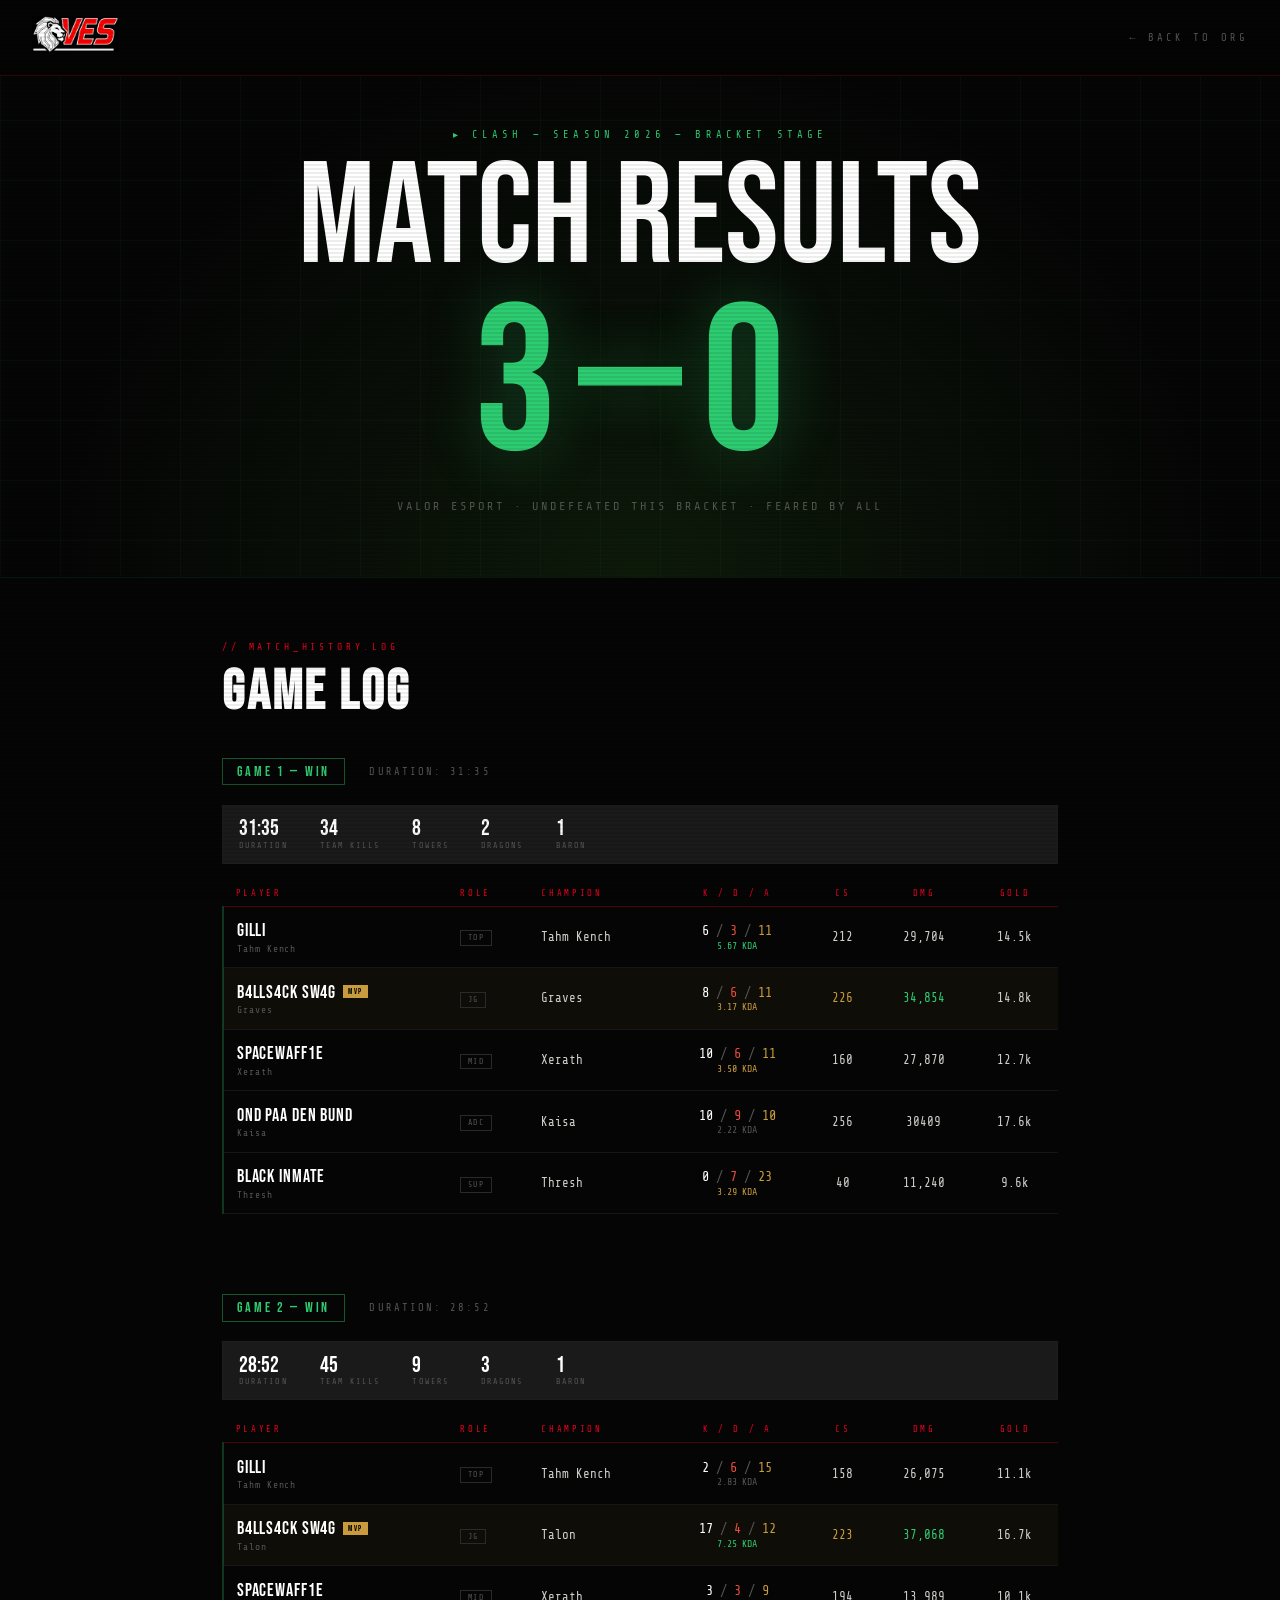
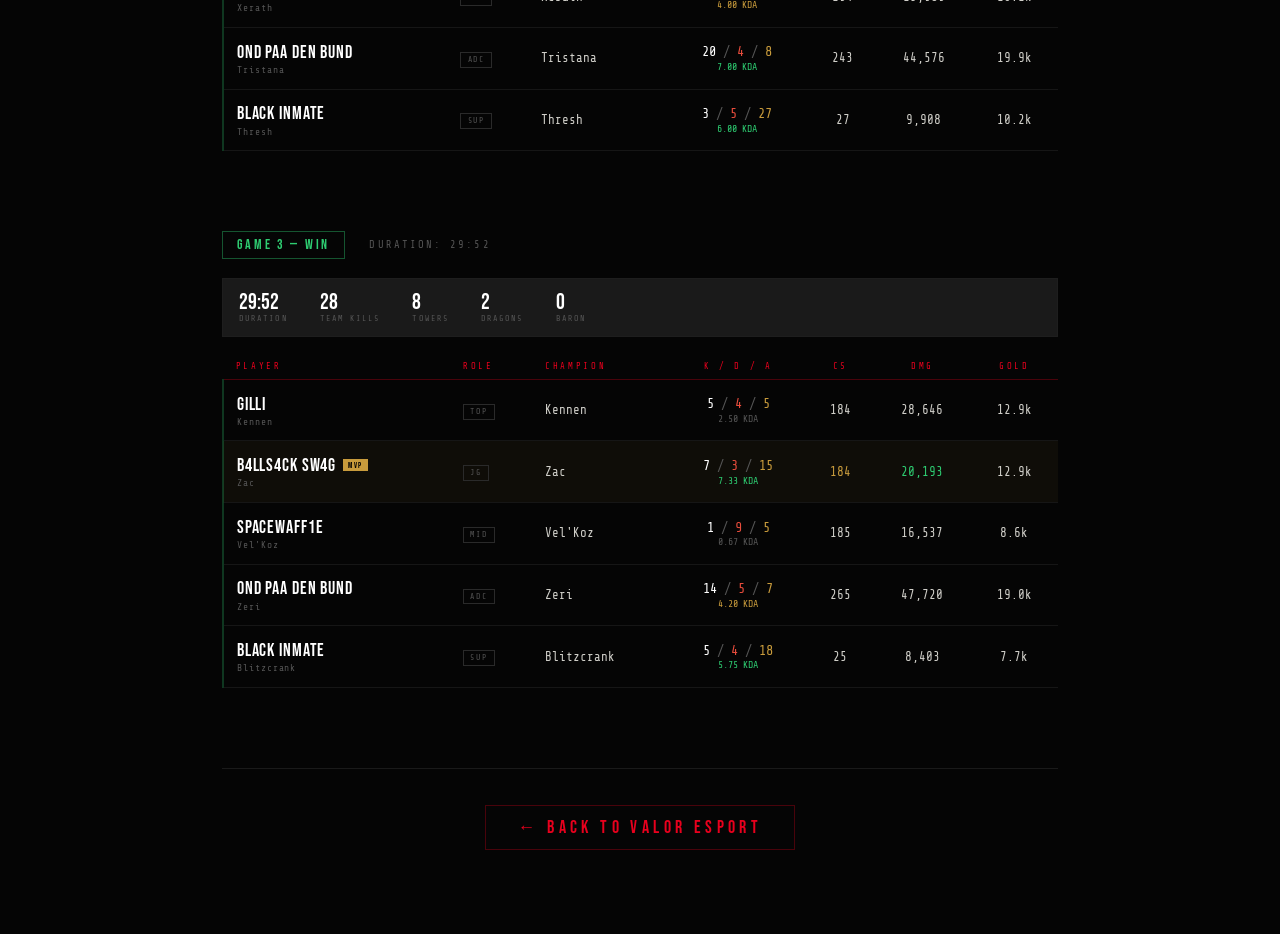
==== commit 409ee1f9: "fix image 2" ====
--- a/clash1.html
+++ b/clash1.html
@@ -270,7 +270,7 @@
 <body>
 
 <nav>
-  <img src="logo2.png" style="height: 36px;"/>
+  <a href="index.html" class="nav-brand"><img src="logo2.png" style="height: 36px;"></a>
   <a href="index.html" class="nav-back">← Back to org</a>
 </nav>
 
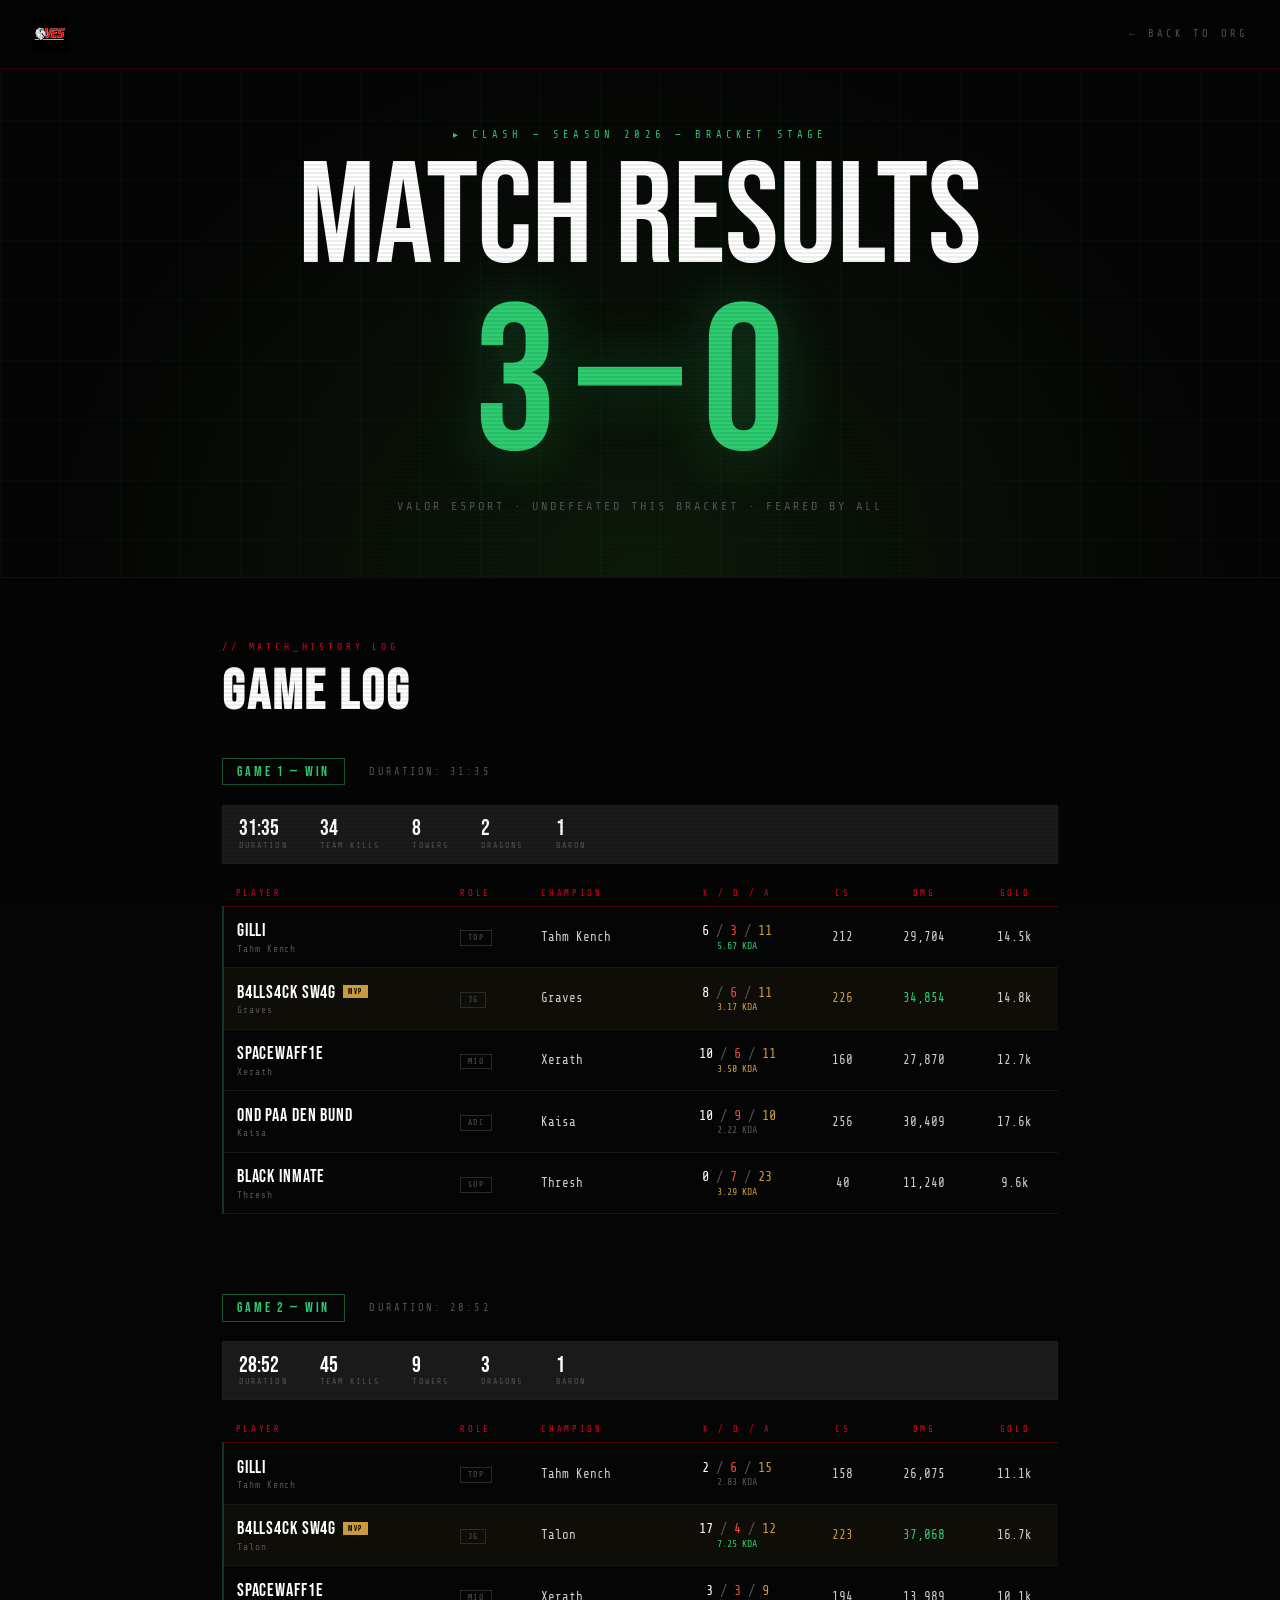
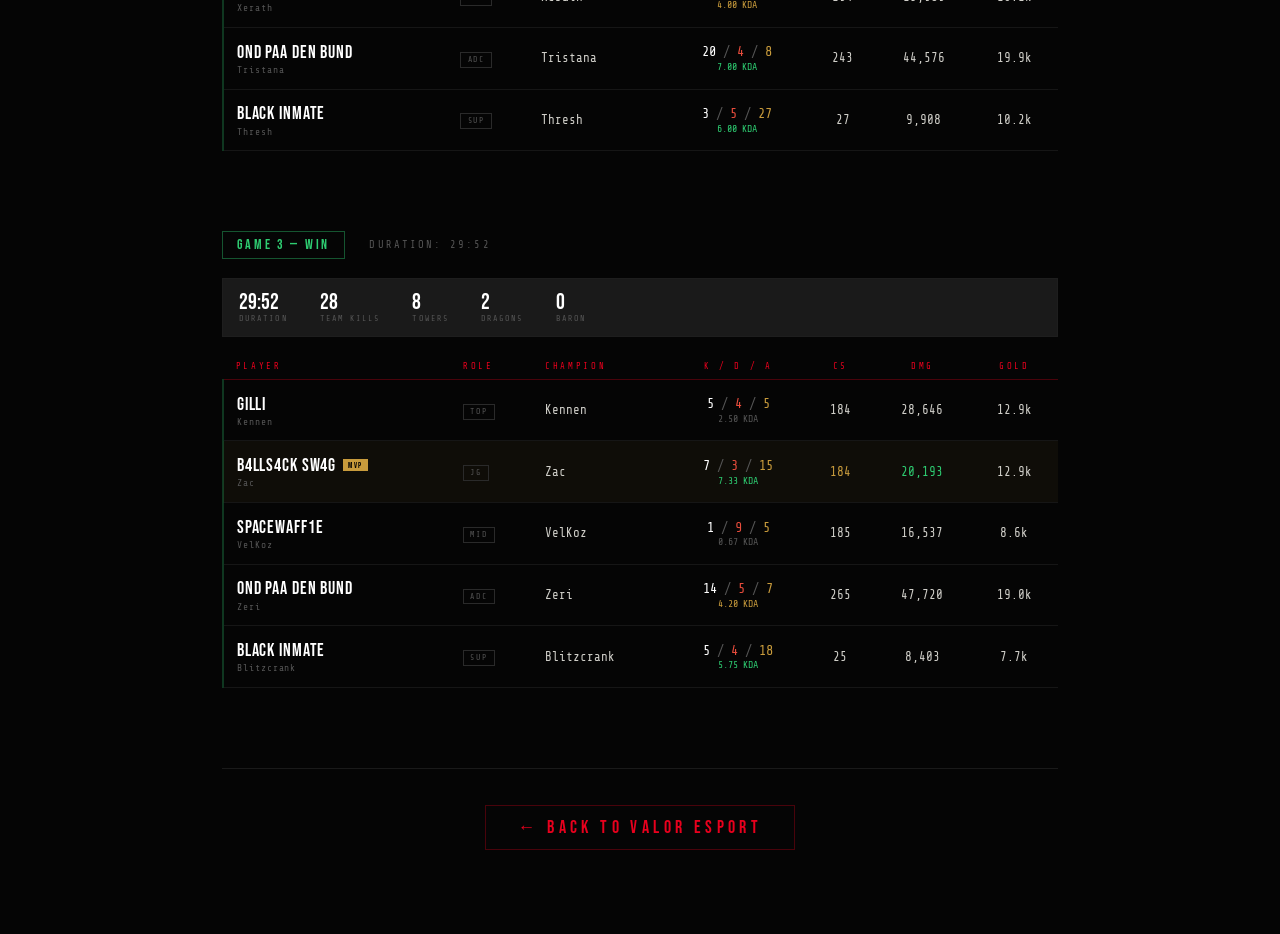
==== commit deaae66a: "refactor clash games" ====
--- a/clash1.html
+++ b/clash1.html
@@ -56,7 +56,11 @@
       letter-spacing: 0.15em;
       color: var(--red);
       text-decoration: none;
-    }
+      display: flex;
+      align-items: center;
+    }
+
+    .nav-brand img { height: 36px; width: auto; display: block; }
 
     .nav-back {
       font-size: 0.65rem;
@@ -87,71 +91,20 @@
       background-size: 60px 60px;
     }
 
-    .hero-event {
-      font-size: 0.65rem;
-      letter-spacing: 0.4em;
-      color: var(--win-bright);
-      margin-bottom: 0.8rem;
-      position: relative;
-    }
-
-    .hero-title {
-      font-family: 'Bebas Neue', sans-serif;
-      font-size: clamp(4rem, 12vw, 9rem);
-      line-height: 0.9;
-      color: #fff;
-      position: relative;
-    }
-
-    .hero-score {
-      font-family: 'Bebas Neue', sans-serif;
-      font-size: clamp(5rem, 18vw, 13rem);
-      line-height: 1;
-      color: var(--win-bright);
-      text-shadow: 0 0 60px rgba(46,204,113,0.3);
-      letter-spacing: 0.1em;
-      position: relative;
-    }
-
-    .hero-sub {
-      font-size: 0.75rem;
-      letter-spacing: 0.25em;
-      color: var(--dim);
-      margin-top: 0.5rem;
-      position: relative;
-    }
-
-    .page {
-      max-width: 900px;
-      margin: 0 auto;
-      padding: 4rem 2rem 6rem;
-    }
-
-    .section-label {
-      font-size: 0.6rem;
-      letter-spacing: 0.4em;
-      color: var(--red);
-      text-transform: uppercase;
-      margin-bottom: 0.4rem;
-    }
-
-    .section-title {
-      font-family: 'Bebas Neue', sans-serif;
-      font-size: clamp(2rem, 5vw, 3.5rem);
-      color: #fff;
-      letter-spacing: 0.05em;
-      margin-bottom: 2rem;
-    }
-
+    .hero-event  { font-size: 0.65rem; letter-spacing: 0.4em; color: var(--win-bright); margin-bottom: 0.8rem; position: relative; }
+    .hero-title  { font-family: 'Bebas Neue', sans-serif; font-size: clamp(4rem, 12vw, 9rem); line-height: 0.9; color: #fff; position: relative; }
+    .hero-score  { font-family: 'Bebas Neue', sans-serif; font-size: clamp(5rem, 18vw, 13rem); line-height: 1; color: var(--win-bright); text-shadow: 0 0 60px rgba(46,204,113,0.3); letter-spacing: 0.1em; position: relative; }
+    .hero-sub    { font-size: 0.75rem; letter-spacing: 0.25em; color: var(--dim); margin-top: 0.5rem; position: relative; }
+
+    .page { max-width: 900px; margin: 0 auto; padding: 4rem 2rem 6rem; }
+
+    .section-label { font-size: 0.6rem; letter-spacing: 0.4em; color: var(--red); text-transform: uppercase; margin-bottom: 0.4rem; }
+    .section-title { font-family: 'Bebas Neue', sans-serif; font-size: clamp(2rem, 5vw, 3.5rem); color: #fff; letter-spacing: 0.05em; margin-bottom: 2rem; }
+
+    /* ── GAME BLOCK (rendered by component) ── */
     .game-block { margin-bottom: 5rem; }
 
-    .game-header {
-      display: flex;
-      align-items: center;
-      gap: 1.5rem;
-      margin-bottom: 1.2rem;
-      flex-wrap: wrap;
-    }
+    .game-header { display: flex; align-items: center; gap: 1.5rem; margin-bottom: 1.2rem; flex-wrap: wrap; }
 
     .game-badge {
       font-family: 'Bebas Neue', sans-serif;
@@ -162,11 +115,7 @@
       color: var(--win-bright);
     }
 
-    .game-meta {
-      font-size: 0.65rem;
-      letter-spacing: 0.2em;
-      color: var(--dim);
-    }
+    .game-meta { font-size: 0.65rem; letter-spacing: 0.2em; color: var(--dim); }
 
     .summary-bar {
       display: flex;
@@ -183,44 +132,22 @@
     .sbar-key { font-size: 0.52rem; letter-spacing: 0.25em; color: var(--dim); text-transform: uppercase; }
 
     .scoreboard { width: 100%; border-collapse: collapse; font-size: 0.78rem; }
-
     .scoreboard thead tr { border-bottom: 1px solid rgba(232,0,29,0.3); }
-
     .scoreboard th {
-      font-size: 0.55rem;
-      letter-spacing: 0.3em;
-      color: var(--red);
-      text-transform: uppercase;
-      padding: 0.5rem 0.8rem;
-      text-align: left;
-      font-weight: normal;
-      white-space: nowrap;
-    }
-
+      font-size: 0.55rem; letter-spacing: 0.3em; color: var(--red);
+      text-transform: uppercase; padding: 0.5rem 0.8rem;
+      text-align: left; font-weight: normal; white-space: nowrap;
+    }
     .scoreboard th.center, .scoreboard td.center { text-align: center; }
-
-    .scoreboard td {
-      padding: 0.85rem 0.8rem;
-      border-bottom: 1px solid #161616;
-      vertical-align: middle;
-    }
-
+    .scoreboard td { padding: 0.85rem 0.8rem; border-bottom: 1px solid #161616; vertical-align: middle; }
     .scoreboard tbody tr:hover td { background: #141414; }
 
     .player-cell { display: flex; flex-direction: column; gap: 0.15rem; }
-    .player-ign { font-family: 'Bebas Neue', sans-serif; font-size: 1.1rem; letter-spacing: 0.05em; color: #fff; }
+    .player-ign  { font-family: 'Bebas Neue', sans-serif; font-size: 1.1rem; letter-spacing: 0.05em; color: #fff; }
     .player-champ { font-size: 0.6rem; color: var(--dim); letter-spacing: 0.1em; }
 
-    .role-tag {
-      font-size: 0.5rem;
-      letter-spacing: 0.2em;
-      color: var(--dim);
-      border: 1px solid #2a2a2a;
-      padding: 0.15rem 0.4rem;
-      text-transform: uppercase;
-    }
-
-    /* KDA — filled by JS */
+    .role-tag { font-size: 0.5rem; letter-spacing: 0.2em; color: var(--dim); border: 1px solid #2a2a2a; padding: 0.15rem 0.4rem; text-transform: uppercase; }
+
     .kda-display { display: flex; flex-direction: column; align-items: center; gap: 0.1rem; }
     .kda-nums { font-size: 0.85rem; }
     .kda-nums .k { color: #fff; }
@@ -236,28 +163,15 @@
     .stat-val.mvp-val   { color: var(--win-bright); }
 
     .mvp-row td { background: rgba(200,155,60,0.05) !important; }
-    .mvp-badge {
-      font-size: 0.48rem;
-      letter-spacing: 0.2em;
-      background: var(--gold);
-      color: #000;
-      padding: 0.12rem 0.35rem;
-      vertical-align: middle;
-      margin-left: 0.4rem;
-    }
+    .mvp-badge { font-size: 0.48rem; letter-spacing: 0.2em; background: var(--gold); color: #000; padding: 0.12rem 0.35rem; vertical-align: middle; margin-left: 0.4rem; }
 
     .row-win { border-left: 2px solid rgba(46,204,113,0.25); }
 
     .back-cta { text-align: center; margin-top: 4rem; padding-top: 3rem; border-top: 1px solid #1a1a1a; }
     .back-link {
-      font-family: 'Bebas Neue', sans-serif;
-      font-size: 1.1rem;
-      letter-spacing: 0.25em;
-      color: var(--red);
-      text-decoration: none;
-      border: 1px solid rgba(232,0,29,0.3);
-      padding: 0.7rem 2rem;
-      transition: background 0.2s, color 0.2s;
+      font-family: 'Bebas Neue', sans-serif; font-size: 1.1rem; letter-spacing: 0.25em;
+      color: var(--red); text-decoration: none; border: 1px solid rgba(232,0,29,0.3);
+      padding: 0.7rem 2rem; transition: background 0.2s, color 0.2s;
     }
     .back-link:hover { background: var(--red); color: #fff; }
 
@@ -270,7 +184,7 @@
 <body>
 
 <nav>
-  <a href="index.html" class="nav-brand"><img src="logo2.png" style="height: 36px;"></a>
+  <a href="index.html" class="nav-brand"><img src="logo.png" /></a>
   <a href="index.html" class="nav-back">← Back to org</a>
 </nav>
 
@@ -285,272 +199,149 @@
   <p class="section-label">// match_history.log</p>
   <h2 class="section-title">GAME LOG</h2>
 
-  <!-- ══ GAME 1 ══ set data-k / data-d / data-a — KDA auto-calculates -->
-  <div class="game-block">
-    <div class="game-header">
-      <span class="game-badge">GAME 1 — WIN</span>
-      <div class="game-meta">DURATION: 31:35</div>
-    </div>
-    <div class="summary-bar">
-      <div class="sbar-item"><span class="sbar-val">31:35</span><span class="sbar-key">Duration</span></div>
-      <div class="sbar-item"><span class="sbar-val">34</span><span class="sbar-key">Team kills</span></div>
-      <div class="sbar-item"><span class="sbar-val">8</span><span class="sbar-key">Towers</span></div>
-      <div class="sbar-item"><span class="sbar-val">2</span><span class="sbar-key">Dragons</span></div>
-      <div class="sbar-item"><span class="sbar-val">1</span><span class="sbar-key">Baron</span></div>
-    </div>
-    <table class="scoreboard">
-      <thead><tr>
-        <th>Player</th>
-        <th class="hide-mobile">Role</th>
-        <th>Champion</th>
-        <th class="center">K / D / A</th>
-        <th class="center hide-mobile">CS</th>
-        <th class="center hide-mobile">Dmg</th>
-        <th class="center hide-mobile">Gold</th>
-      </tr></thead>
-      <tbody>
-        <tr class="row-win" data-k="6" data-d="3" data-a="11">
-          <td><div class="player-cell"><span class="player-ign">Gilli</span><span class="player-champ">Tahm Kench</span></div></td>
-          <td class="hide-mobile"><span class="role-tag">Top</span></td>
-          <td class="stat-val">Tahm Kench</td>
-          <td class="center kda-cell"></td>
-          <td class="center hide-mobile"><span class="stat-val">212</span></td>
-          <td class="center hide-mobile"><span class="stat-val">29,704</span></td>
-          <td class="center hide-mobile"><span class="stat-val">14.5k</span></td>
-        </tr>
-        <tr class="row-win mvp-row" data-k="8" data-d="6" data-a="11">
-          <td><div class="player-cell"><span class="player-ign">B4LLS4CK SW4G<span class="mvp-badge">MVP</span></span><span class="player-champ">Graves</span></div></td>
-          <td class="hide-mobile"><span class="role-tag">JG</span></td>
-          <td class="stat-val">Graves</td>
-          <td class="center kda-cell"></td>
-          <td class="center hide-mobile"><span class="stat-val highlight">226</span></td>
-          <td class="center hide-mobile"><span class="stat-val mvp-val">34,854</span></td>
-          <td class="center hide-mobile"><span class="stat-val">14.8k</span></td>
-        </tr>
-        <tr class="row-win" data-k="10" data-d="6" data-a="11">
-          <td><div class="player-cell"><span class="player-ign">Spacewaff1e</span><span class="player-champ">Xerath</span></div></td>
-          <td class="hide-mobile"><span class="role-tag">Mid</span></td>
-          <td class="stat-val">Xerath</td>
-          <td class="center kda-cell"></td>
-          <td class="center hide-mobile"><span class="stat-val">160</span></td>
-          <td class="center hide-mobile"><span class="stat-val">27,870</span></td>
-          <td class="center hide-mobile"><span class="stat-val">12.7k</span></td>
-        </tr>
-        <tr class="row-win" data-k="10" data-d="9" data-a="10">
-          <td><div class="player-cell"><span class="player-ign">ond paa den bund</span><span class="player-champ">Kaisa</span></div></td>
-          <td class="hide-mobile"><span class="role-tag">ADC</span></td>
-          <td class="stat-val">Kaisa</td>
-          <td class="center kda-cell"></td>
-          <td class="center hide-mobile"><span class="stat-val">256</span></td>
-          <td class="center hide-mobile"><span class="stat-val">30409</span></td>
-          <td class="center hide-mobile"><span class="stat-val">17.6k</span></td>
-        </tr>
-        <tr class="row-win" data-k="0" data-d="7" data-a="23">
-          <td><div class="player-cell"><span class="player-ign">Black Inmate</span><span class="player-champ">Thresh</span></div></td>
-          <td class="hide-mobile"><span class="role-tag">Sup</span></td>
-          <td class="stat-val">Thresh</td>
-          <td class="center kda-cell"></td>
-          <td class="center hide-mobile"><span class="stat-val">40</span></td>
-          <td class="center hide-mobile"><span class="stat-val">11,240</span></td>
-          <td class="center hide-mobile"><span class="stat-val">9.6k</span></td>
-        </tr>
-      </tbody>
-    </table>
-  </div>
-
-  <!-- ══ GAME 2 ══ -->
-  <div class="game-block">
-    <div class="game-header">
-      <span class="game-badge">GAME 2 — WIN</span>
-      <div class="game-meta">DURATION: 28:52</div>
-    </div>
-    <div class="summary-bar">
-      <div class="sbar-item"><span class="sbar-val">28:52</span><span class="sbar-key">Duration</span></div>
-      <div class="sbar-item"><span class="sbar-val">45</span><span class="sbar-key">Team kills</span></div>
-      <div class="sbar-item"><span class="sbar-val">9</span><span class="sbar-key">Towers</span></div>
-      <div class="sbar-item"><span class="sbar-val">3</span><span class="sbar-key">Dragons</span></div>
-      <div class="sbar-item"><span class="sbar-val">1</span><span class="sbar-key">Baron</span></div>
-    </div>
-    <table class="scoreboard">
-      <thead><tr>
-        <th>Player</th>
-        <th class="hide-mobile">Role</th>
-        <th>Champion</th>
-        <th class="center">K / D / A</th>
-        <th class="center hide-mobile">CS</th>
-        <th class="center hide-mobile">Dmg</th>
-        <th class="center hide-mobile">Gold</th>
-      </tr></thead>
-      <tbody>
-        <tr class="row-win" data-k="2" data-d="6" data-a="15">
-          <td><div class="player-cell"><span class="player-ign">Gilli</span><span class="player-champ">Tahm Kench</span></div></td>
-          <td class="hide-mobile"><span class="role-tag">Top</span></td>
-          <td class="stat-val">Tahm Kench</td>
-          <td class="center kda-cell"></td>
-          <td class="center hide-mobile"><span class="stat-val">158</span></td>
-          <td class="center hide-mobile"><span class="stat-val">26,075</span></td>
-          <td class="center hide-mobile"><span class="stat-val">11.1k</span></td>
-        </tr>
-        <tr class="row-win mvp-row" data-k="17" data-d="4" data-a="12">
-          <td><div class="player-cell"><span class="player-ign">B4LLS4CK SW4G<span class="mvp-badge">MVP</span></span><span class="player-champ">Talon</span></div></td>
-          <td class="hide-mobile"><span class="role-tag">JG</span></td>
-          <td class="stat-val">Talon</td>
-          <td class="center kda-cell"></td>
-          <td class="center hide-mobile"><span class="stat-val highlight">223</span></td>
-          <td class="center hide-mobile"><span class="stat-val mvp-val">37,068</span></td>
-          <td class="center hide-mobile"><span class="stat-val">16.7k</span></td>
-        </tr>
-        <tr class="row-win" data-k="3" data-d="3" data-a="9">
-          <td><div class="player-cell"><span class="player-ign">Spacewaff1e</span><span class="player-champ">Xerath</span></div></td>
-          <td class="hide-mobile"><span class="role-tag">Mid</span></td>
-          <td class="stat-val">Xerath</td>
-          <td class="center kda-cell"></td>
-          <td class="center hide-mobile"><span class="stat-val">194</span></td>
-          <td class="center hide-mobile"><span class="stat-val">13,989</span></td>
-          <td class="center hide-mobile"><span class="stat-val">10.1k</span></td>
-        </tr>
-        <tr class="row-win" data-k="20" data-d="4" data-a="8">
-          <td><div class="player-cell"><span class="player-ign">ond paa den bund</span><span class="player-champ">Tristana</span></div></td>
-          <td class="hide-mobile"><span class="role-tag">ADC</span></td>
-          <td class="stat-val">Tristana</td>
-          <td class="center kda-cell"></td>
-          <td class="center hide-mobile"><span class="stat-val">243</span></td>
-          <td class="center hide-mobile"><span class="stat-val">44,576</span></td>
-          <td class="center hide-mobile"><span class="stat-val">19.9k</span></td>
-        </tr>
-        <tr class="row-win" data-k="3" data-d="5" data-a="27">
-          <td><div class="player-cell"><span class="player-ign">Black Inmate</span><span class="player-champ">Thresh</span></div></td>
-          <td class="hide-mobile"><span class="role-tag">Sup</span></td>
-          <td class="stat-val">Thresh</td>
-          <td class="center kda-cell"></td>
-          <td class="center hide-mobile"><span class="stat-val">27</span></td>
-          <td class="center hide-mobile"><span class="stat-val">9,908</span></td>
-          <td class="center hide-mobile"><span class="stat-val">10.2k</span></td>
-        </tr>
-      </tbody>
-    </table>
-  </div>
-
-  <!-- ══ GAME 3 ══ -->
-  <div class="game-block">
-    <div class="game-header">
-      <span class="game-badge">GAME 3 — WIN</span>
-      <div class="game-meta">DURATION: 29:52</div>
-    </div>
-    <div class="summary-bar">
-      <div class="sbar-item"><span class="sbar-val">29:52</span><span class="sbar-key">Duration</span></div>
-      <div class="sbar-item"><span class="sbar-val">28</span><span class="sbar-key">Team kills</span></div>
-      <div class="sbar-item"><span class="sbar-val">8</span><span class="sbar-key">Towers</span></div>
-      <div class="sbar-item"><span class="sbar-val">2</span><span class="sbar-key">Dragons</span></div>
-      <div class="sbar-item"><span class="sbar-val">0</span><span class="sbar-key">Baron</span></div>
-    </div>
-    <table class="scoreboard">
-      <thead><tr>
-        <th>Player</th>
-        <th class="hide-mobile">Role</th>
-        <th>Champion</th>
-        <th class="center">K / D / A</th>
-        <th class="center hide-mobile">CS</th>
-        <th class="center hide-mobile">Dmg</th>
-        <th class="center hide-mobile">Gold</th>
-      </tr></thead>
-      <tbody>
-        <tr class="row-win" data-k="5" data-d="4" data-a="5">
-          <td><div class="player-cell"><span class="player-ign">Gilli</span><span class="player-champ">Kennen</span></div></td>
-          <td class="hide-mobile"><span class="role-tag">Top</span></td>
-          <td class="stat-val">Kennen</td>
-          <td class="center kda-cell"></td>
-          <td class="center hide-mobile"><span class="stat-val">184</span></td>
-          <td class="center hide-mobile"><span class="stat-val">28,646</span></td>
-          <td class="center hide-mobile"><span class="stat-val">12.9k</span></td>
-        </tr>
-        <tr class="row-win mvp-row" data-k="7" data-d="3" data-a="15">
-          <td><div class="player-cell"><span class="player-ign">B4LLS4CK SW4G<span class="mvp-badge">MVP</span></span><span class="player-champ">Zac</span></div></td>
-          <td class="hide-mobile"><span class="role-tag">JG</span></td>
-          <td class="stat-val">Zac</td>
-          <td class="center kda-cell"></td>
-          <td class="center hide-mobile"><span class="stat-val highlight">184</span></td>
-          <td class="center hide-mobile"><span class="stat-val mvp-val">20,193</span></td>
-          <td class="center hide-mobile"><span class="stat-val">12.9k</span></td>
-        </tr>
-        <tr class="row-win" data-k="1" data-d="9" data-a="5">
-          <td><div class="player-cell"><span class="player-ign">Spacewaff1e</span><span class="player-champ">Vel'Koz</span></div></td>
-          <td class="hide-mobile"><span class="role-tag">Mid</span></td>
-          <td class="stat-val">Vel'Koz</td>
-          <td class="center kda-cell"></td>
-          <td class="center hide-mobile"><span class="stat-val">185</span></td>
-          <td class="center hide-mobile"><span class="stat-val">16,537</span></td>
-          <td class="center hide-mobile"><span class="stat-val">8.6k</span></td>
-        </tr>
-        <tr class="row-win" data-k="14" data-d="5" data-a="7">
-          <td><div class="player-cell"><span class="player-ign">ond paa den bund</span><span class="player-champ">Zeri</span></div></td>
-          <td class="hide-mobile"><span class="role-tag">ADC</span></td>
-          <td class="stat-val">Zeri</td>
-          <td class="center kda-cell"></td>
-          <td class="center hide-mobile"><span class="stat-val">265</span></td>
-          <td class="center hide-mobile"><span class="stat-val">47,720</span></td>
-          <td class="center hide-mobile"><span class="stat-val">19.0k</span></td>
-        </tr>
-        <tr class="row-win" data-k="5" data-d="4" data-a="18">
-          <td><div class="player-cell"><span class="player-ign">Black Inmate</span><span class="player-champ">Blitzcrank</span></div></td>
-          <td class="hide-mobile"><span class="role-tag">Sup</span></td>
-          <td class="stat-val">Blitzcrank</td>
-          <td class="center kda-cell"></td>
-          <td class="center hide-mobile"><span class="stat-val">25</span></td>
-          <td class="center hide-mobile"><span class="stat-val">8,403</span></td>
-          <td class="center hide-mobile"><span class="stat-val">7.7k</span></td>
-        </tr>
-      </tbody>
-    </table>
-  </div>
+  <!--
+  ╔══════════════════════════════════════════════════════════════╗
+  ║  HOW TO ADD A GAME                                           ║
+  ║                                                              ║
+  ║  Copy one <clash-game> tag below and paste it here.         ║
+  ║  Fill in:                                                    ║
+  ║    num      — Game number (1, 2, 3...)                       ║
+  ║    result   — WIN or LOSS                                    ║
+  ║    duration — e.g. 31:35                                     ║
+  ║    kills / towers / dragons / baron — team summary stats     ║
+  ║    players  — JSON array, one object per player:             ║
+  ║      name, role, champ, k, d, a, cs, dmg, gold, mvp (bool)  ║
+  ╚══════════════════════════════════════════════════════════════╝
+  -->
+
+  <clash-game
+    num="1" result="WIN" duration="31:35"
+    kills="34" towers="8" dragons="2" baron="1"
+    players='[
+      { "name": "Gilli",           "role": "Top", "champ": "Tahm Kench", "k": 6,  "d": 3, "a": 11, "cs": 212, "dmg": "29,704", "gold": "14.5k" },
+      { "name": "B4LLS4CK SW4G",   "role": "JG",  "champ": "Graves",     "k": 8,  "d": 6, "a": 11, "cs": 226, "dmg": "34,854", "gold": "14.8k", "mvp": true },
+      { "name": "Spacewaff1e",     "role": "Mid", "champ": "Xerath",     "k": 10, "d": 6, "a": 11, "cs": 160, "dmg": "27,870", "gold": "12.7k" },
+      { "name": "ond paa den bund","role": "ADC", "champ": "Kaisa",      "k": 10, "d": 9, "a": 10, "cs": 256, "dmg": "30,409", "gold": "17.6k" },
+      { "name": "Black Inmate",    "role": "Sup", "champ": "Thresh",     "k": 0,  "d": 7, "a": 23, "cs": 40,  "dmg": "11,240", "gold": "9.6k"  }
+    ]'>
+  </clash-game>
+
+  <clash-game
+    num="2" result="WIN" duration="28:52"
+    kills="45" towers="9" dragons="3" baron="1"
+    players='[
+      { "name": "Gilli",           "role": "Top", "champ": "Tahm Kench", "k": 2,  "d": 6, "a": 15, "cs": 158, "dmg": "26,075", "gold": "11.1k" },
+      { "name": "B4LLS4CK SW4G",   "role": "JG",  "champ": "Talon",     "k": 17, "d": 4, "a": 12, "cs": 223, "dmg": "37,068", "gold": "16.7k", "mvp": true },
+      { "name": "Spacewaff1e",     "role": "Mid", "champ": "Xerath",     "k": 3,  "d": 3, "a": 9,  "cs": 194, "dmg": "13,989", "gold": "10.1k" },
+      { "name": "ond paa den bund","role": "ADC", "champ": "Tristana",   "k": 20, "d": 4, "a": 8,  "cs": 243, "dmg": "44,576", "gold": "19.9k" },
+      { "name": "Black Inmate",    "role": "Sup", "champ": "Thresh",     "k": 3,  "d": 5, "a": 27, "cs": 27,  "dmg": "9,908",  "gold": "10.2k" }
+    ]'>
+  </clash-game>
+
+  <clash-game
+    num="3" result="WIN" duration="29:52"
+    kills="28" towers="8" dragons="2" baron="0"
+    players='[
+      { "name": "Gilli",           "role": "Top", "champ": "Kennen",     "k": 5,  "d": 4, "a": 5,  "cs": 184, "dmg": "28,646", "gold": "12.9k" },
+      { "name": "B4LLS4CK SW4G",   "role": "JG",  "champ": "Zac",       "k": 7,  "d": 3, "a": 15, "cs": 184, "dmg": "20,193", "gold": "12.9k", "mvp": true },
+      { "name": "Spacewaff1e",     "role": "Mid", "champ": "VelKoz",    "k": 1,  "d": 9, "a": 5,  "cs": 185, "dmg": "16,537", "gold": "8.6k"  },
+      { "name": "ond paa den bund","role": "ADC", "champ": "Zeri",       "k": 14, "d": 5, "a": 7,  "cs": 265, "dmg": "47,720", "gold": "19.0k" },
+      { "name": "Black Inmate",    "role": "Sup", "champ": "Blitzcrank", "k": 5,  "d": 4, "a": 18, "cs": 25,  "dmg": "8,403",  "gold": "7.7k"  }
+    ]'>
+  </clash-game>
 
   <div class="back-cta">
     <a href="index.html#tournaments" class="back-link">← BACK TO VALOR ESPORT</a>
   </div>
 </div>
 
-<!--
-  ╔══════════════════════════════════════════════════╗
-  ║  HOW TO ADD A NEW GAME                           ║
-  ║                                                  ║
-  ║  1. Copy any game-block div                      ║
-  ║  2. Paste before the back-cta div                ║
-  ║  3. Update per row:                              ║
-  ║     data-k / data-d / data-a  ← KDA auto-calcs  ║
-  ║     Player name, champion, CS, Dmg, Gold         ║
-  ║  4. Add class "mvp-row" + MVP badge to MVP row   ║
-  ╚══════════════════════════════════════════════════╝
--->
-
 <script>
-  document.querySelectorAll('tr[data-k]').forEach(row => {
-    const k = parseInt(row.dataset.k);
-    const d = parseInt(row.dataset.d);
-    const a = parseInt(row.dataset.a);
-
-    const ratio = d === 0 ? Infinity : (k + a) / d;
-
-    let ratioText, ratioClass;
-    if (d === 0) {
-      ratioText  = 'Perfect KDA';
-      ratioClass = 'perfect';
-    } else {
-      ratioText  = ratio.toFixed(2) + ' KDA';
-      ratioClass = ratio >= 5 ? 'perfect' : ratio >= 3 ? 'great' : '';
-    }
-
-    row.querySelector('.kda-cell').innerHTML =
-      '<div class="kda-display">' +
-        '<span class="kda-nums">' +
-          '<span class="k">' + k + '</span>' +
-          '<span class="sep"> / </span>' +
-          '<span class="d">' + d + '</span>' +
-          '<span class="sep"> / </span>' +
-          '<span class="a">' + a + '</span>' +
-        '</span>' +
-        '<span class="kda-ratio ' + ratioClass + '">' + ratioText + '</span>' +
-      '</div>';
-  });
+  function calcKDA(k, d, a) {
+    if (d === 0) return { text: 'Perfect KDA', cls: 'perfect' };
+    const ratio = (k + a) / d;
+    return {
+      text: ratio.toFixed(2) + ' KDA',
+      cls:  ratio >= 5 ? 'perfect' : ratio >= 3 ? 'great' : ''
+    };
+  }
+
+  class ClashGame extends HTMLElement {
+    connectedCallback() {
+      const num      = this.getAttribute('num');
+      const result   = this.getAttribute('result') || 'WIN';
+      const duration = this.getAttribute('duration');
+      const kills    = this.getAttribute('kills');
+      const towers   = this.getAttribute('towers');
+      const dragons  = this.getAttribute('dragons');
+      const baron    = this.getAttribute('baron');
+      const players  = JSON.parse(this.getAttribute('players') || '[]');
+
+      const isWin = result.toUpperCase() === 'WIN';
+
+      const summaryItems = [
+        { val: duration, key: 'Duration' },
+        { val: kills,    key: 'Team kills' },
+        { val: towers,   key: 'Towers' },
+        { val: dragons,  key: 'Dragons' },
+        { val: baron,    key: 'Baron' },
+      ];
+
+      const rows = players.map(p => {
+        const kda = calcKDA(p.k, p.d, p.a);
+        return `
+          <tr class="row-win${p.mvp ? ' mvp-row' : ''}">
+            <td>
+              <div class="player-cell">
+                <span class="player-ign">${p.name}${p.mvp ? '<span class="mvp-badge">MVP</span>' : ''}</span>
+                <span class="player-champ">${p.champ}</span>
+              </div>
+            </td>
+            <td class="hide-mobile"><span class="role-tag">${p.role}</span></td>
+            <td class="stat-val">${p.champ}</td>
+            <td class="center">
+              <div class="kda-display">
+                <span class="kda-nums">
+                  <span class="k">${p.k}</span><span class="sep"> / </span><span class="d">${p.d}</span><span class="sep"> / </span><span class="a">${p.a}</span>
+                </span>
+                <span class="kda-ratio ${kda.cls}">${kda.text}</span>
+              </div>
+            </td>
+            <td class="center hide-mobile"><span class="stat-val${p.mvp ? ' highlight' : ''}">${p.cs}</span></td>
+            <td class="center hide-mobile"><span class="stat-val${p.mvp ? ' mvp-val' : ''}">${p.dmg}</span></td>
+            <td class="center hide-mobile"><span class="stat-val">${p.gold}</span></td>
+          </tr>`;
+      }).join('');
+
+      this.innerHTML = `
+        <div class="game-block">
+          <div class="game-header">
+            <span class="game-badge">GAME ${num} — ${result}</span>
+            <div class="game-meta">DURATION: ${duration}</div>
+          </div>
+          <div class="summary-bar">
+            ${summaryItems.map(i => `
+              <div class="sbar-item">
+                <span class="sbar-val">${i.val}</span>
+                <span class="sbar-key">${i.key}</span>
+              </div>`).join('')}
+          </div>
+          <table class="scoreboard">
+            <thead><tr>
+              <th>Player</th>
+              <th class="hide-mobile">Role</th>
+              <th>Champion</th>
+              <th class="center">K / D / A</th>
+              <th class="center hide-mobile">CS</th>
+              <th class="center hide-mobile">Dmg</th>
+              <th class="center hide-mobile">Gold</th>
+            </tr></thead>
+            <tbody>${rows}</tbody>
+          </table>
+        </div>`;
+    }
+  }
+
+  customElements.define('clash-game', ClashGame);
 </script>
 
 </body>
